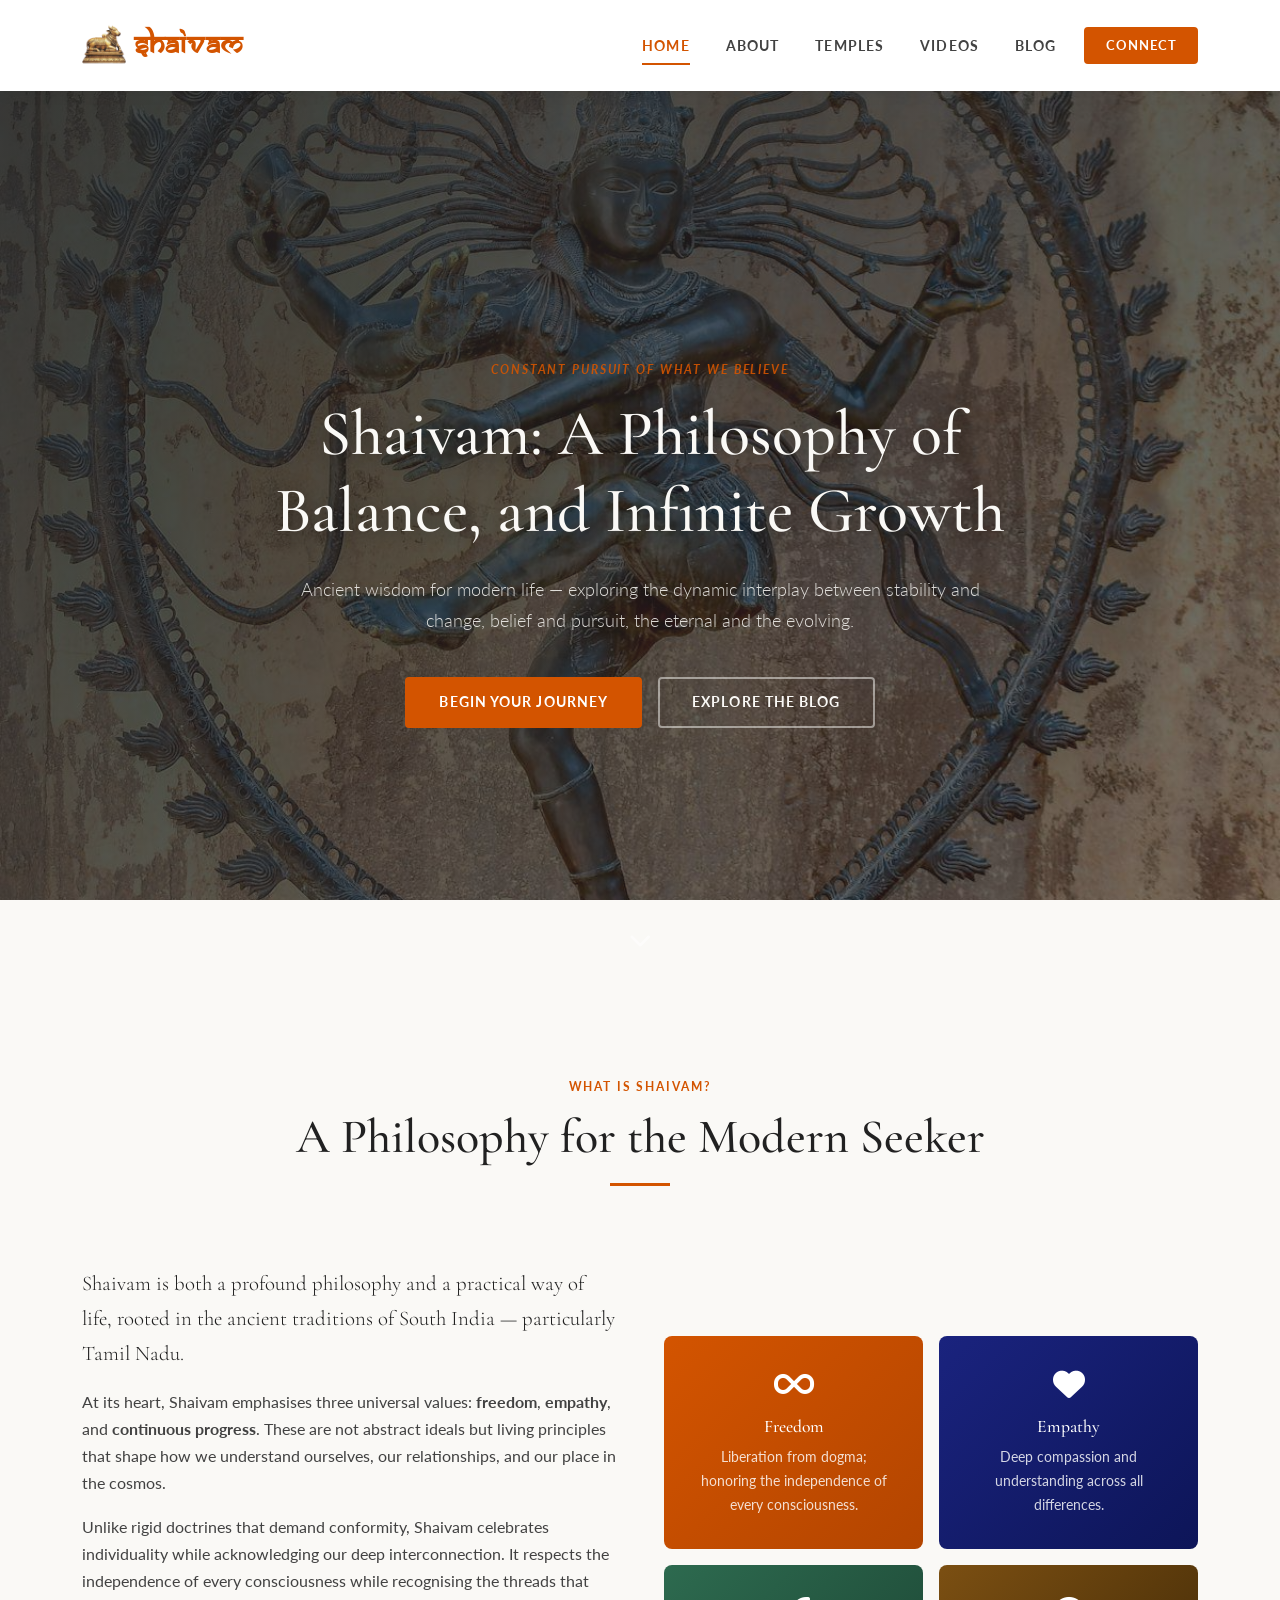
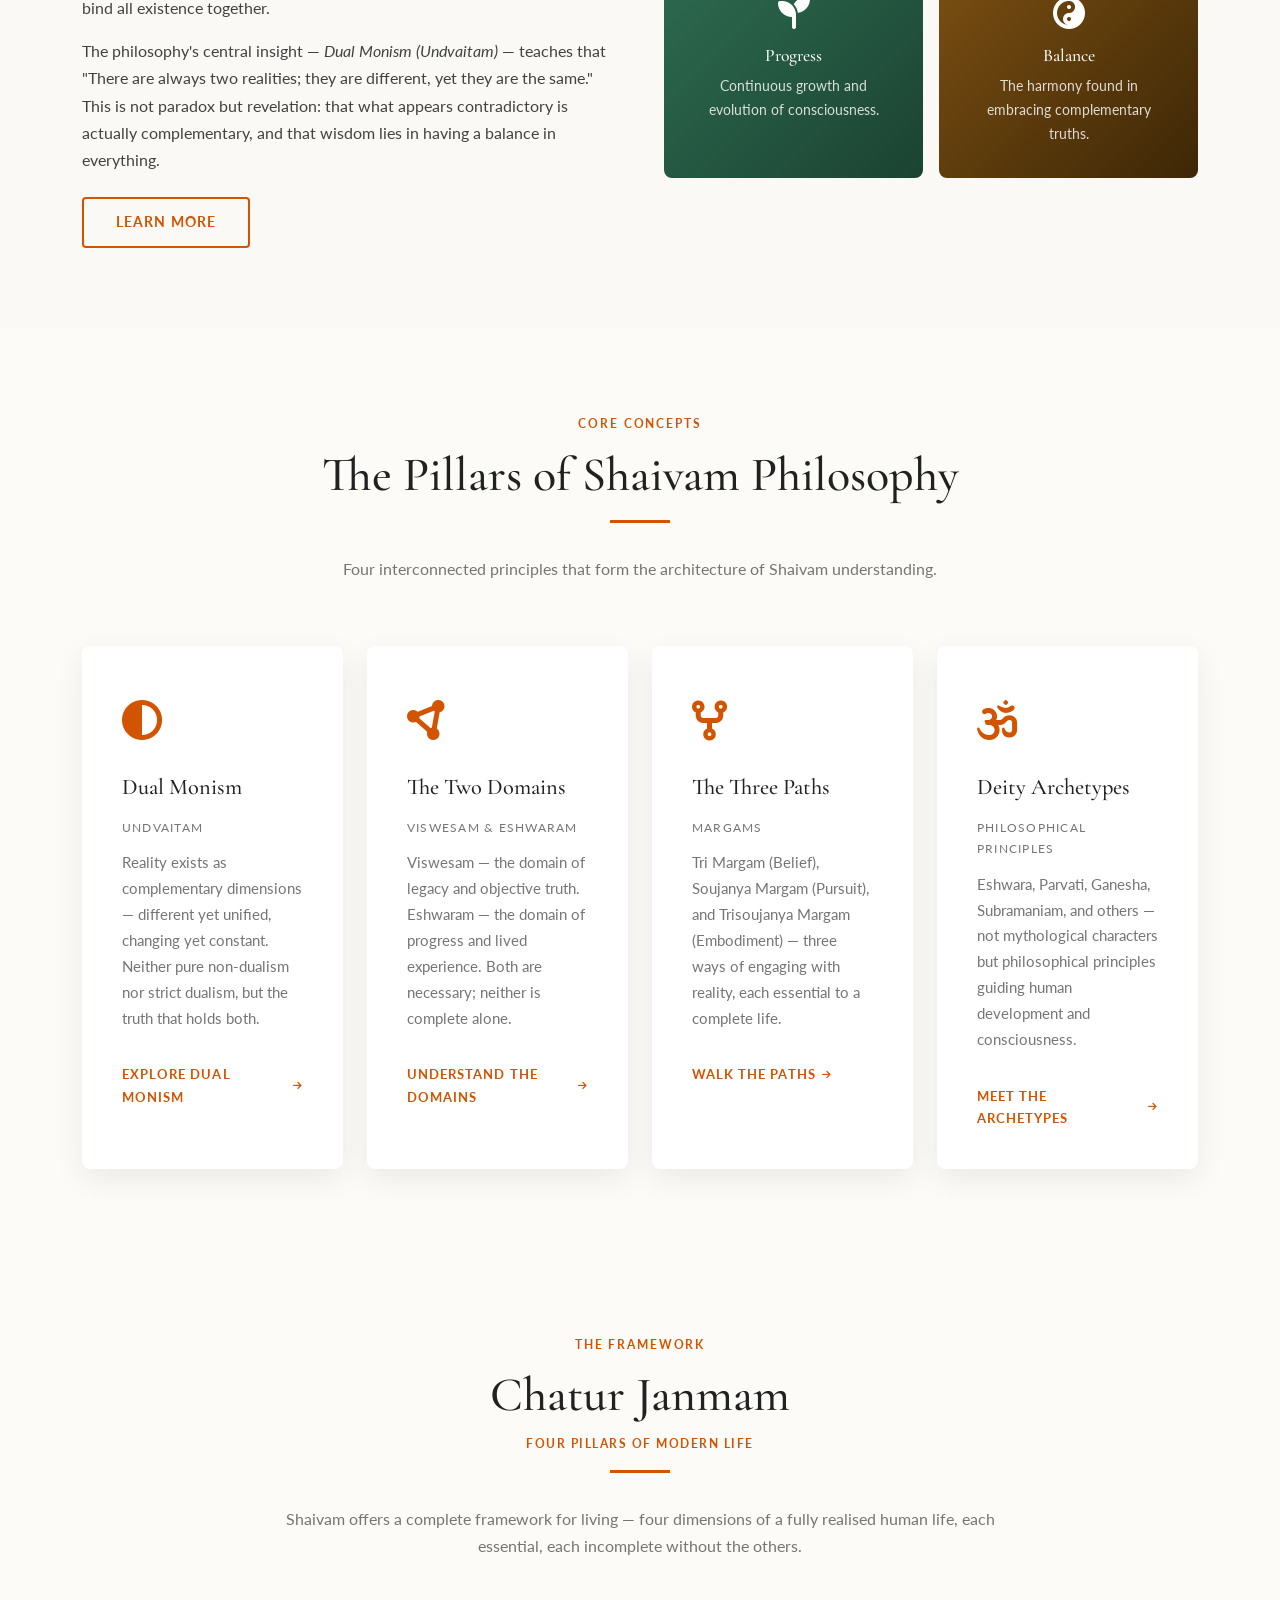
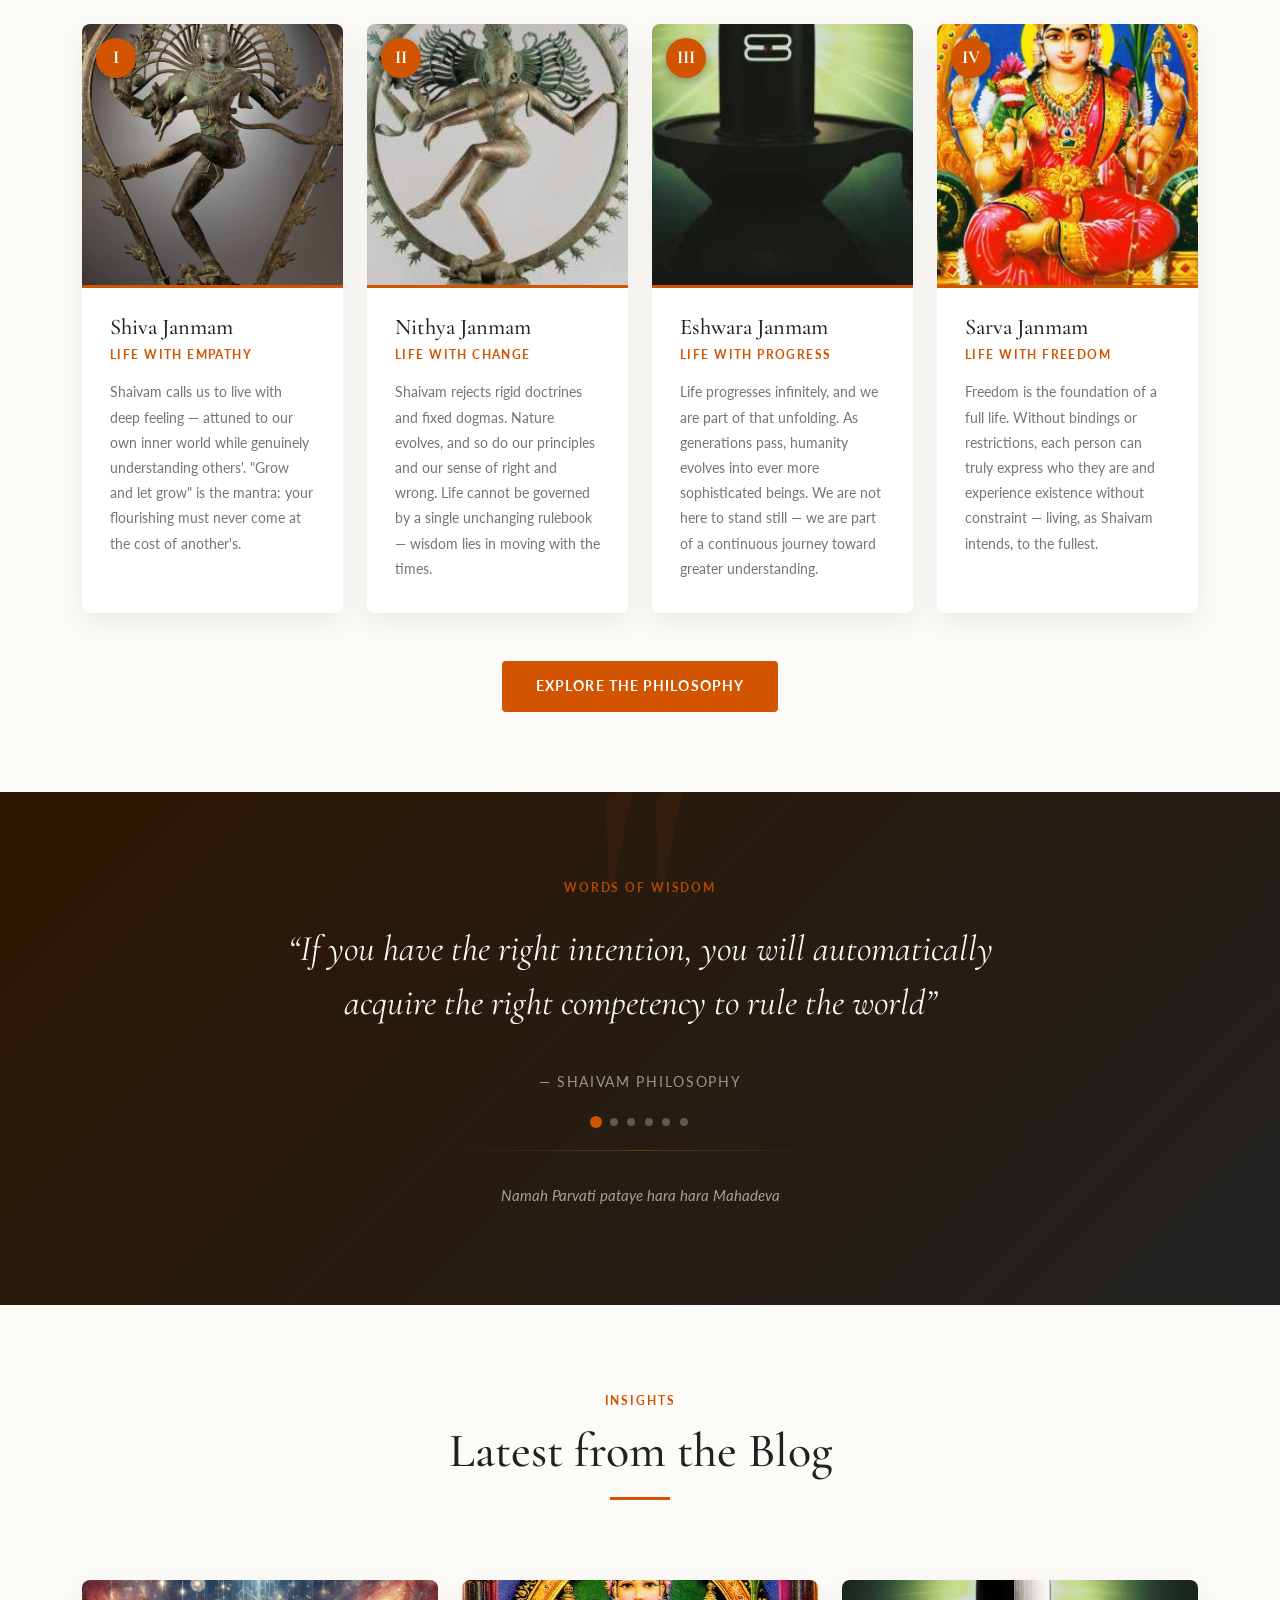
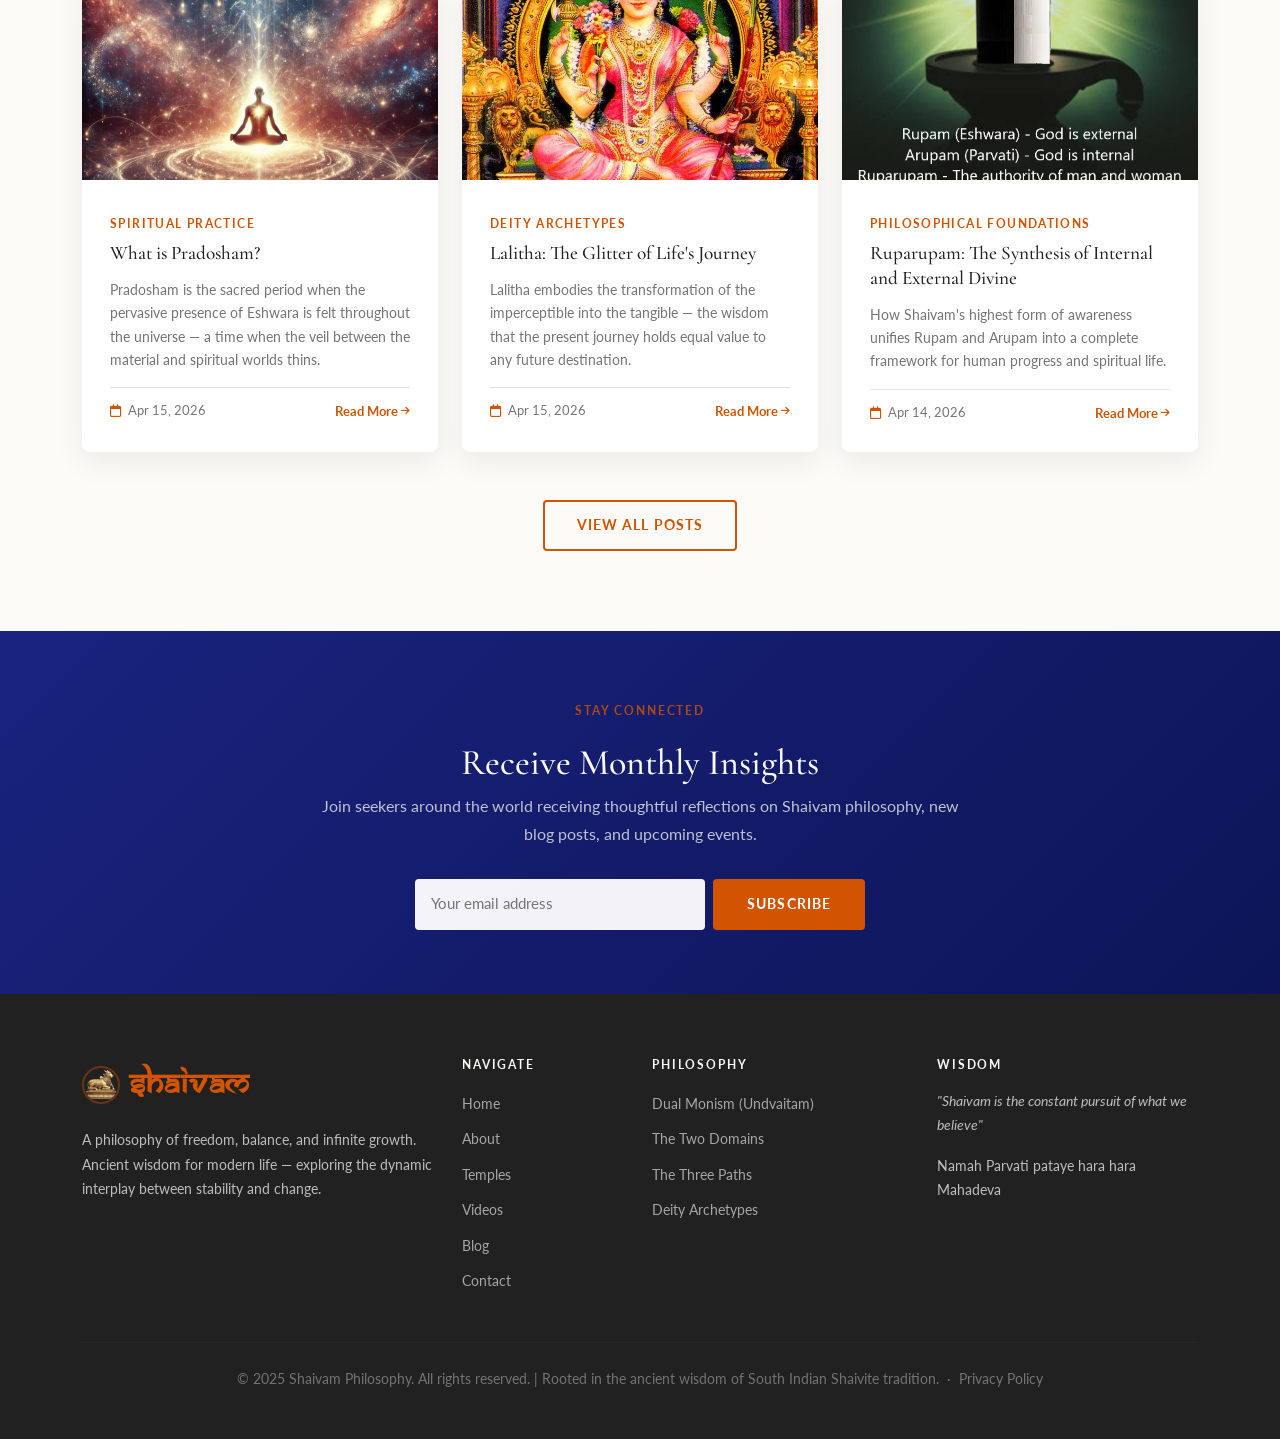
==== frontend/public/shaivam/index.html @ 406a5496 "auto-commit for e4d78433-b0ca-4ed1-970f-da4e29a7749f" ====
<!DOCTYPE html>
<html lang="en">
<head>
  <!-- Google tag (gtag.js) -->
  <script async src="https://www.googletagmanager.com/gtag/js?id=G-ZM6ST4KGKX"></script>
  <script>
    window.dataLayer = window.dataLayer || [];
    function gtag(){dataLayer.push(arguments);}
    gtag('js', new Date());

    gtag('config', 'G-ZM6ST4KGKX');
  </script>
  <meta charset="UTF-8">
  <meta name="viewport" content="width=device-width, initial-scale=1.0">
  <meta name="description" content="Shaivam: A Philosophy of Freedom, Balance, and Infinite Growth. Ancient wisdom for modern life — exploring Dual Monism, the Goal Achievement Cycle, and Shaivite philosophy.">
  <meta name="keywords" content="Shaivam, Shaivism, Tamil philosophy, Dual Monism, Undvaitam, Goal Achievement Cycle, Ganesha, Subramaniam, Parvati, Shiva, spiritual philosophy, South India">
  <meta name="author" content="Shaivam Philosophy">
  <meta name="robots" content="index, follow">
  <title>Shaivam Philosophy — Home</title>
  <!-- Canonical -->
  <link rel="canonical" href="https://shaivam.info/">
  <!-- Open Graph -->
  <meta property="og:type" content="website">
  <meta property="og:title" content="Shaivam: A Philosophy of Balance and Infinite Growth">
  <meta property="og:description" content="Ancient wisdom for modern life — exploring freedom, empathy, and progress through the lens of South Indian Shaivite philosophy.">
  <meta property="og:url" content="https://shaivam.info/">
  <meta property="og:site_name" content="Shaivam Philosophy">
  <meta property="og:image" content="https://shaivam.info/images/temple-columns.jpg">
  <meta property="og:image:width" content="1260">
  <meta property="og:image:height" content="750">
  <meta property="og:locale" content="en_US">
  <!-- Twitter Card -->
  <meta name="twitter:card" content="summary_large_image">
  <meta name="twitter:title" content="Shaivam: A Philosophy of Balance and Infinite Growth">
  <meta name="twitter:description" content="Ancient wisdom for modern life — exploring freedom, empathy, and progress.">
  <meta name="twitter:image" content="https://shaivam.info/images/temple-columns.jpg">
  <!-- JSON-LD: WebSite + Organization -->
  <script type="application/ld+json">{"@context":"https://schema.org","@graph":[{"@type":"WebSite","name":"Shaivam Philosophy","url":"https://shaivam.info","description":"A philosophy of freedom, empathy, and continuous progress rooted in South Indian Shaivite tradition."},{"@type":"Organization","name":"Shaivam Philosophy","url":"https://shaivam.info","logo":"https://shaivam.info/images/logo.png","description":"Dedicated to sharing the ancient wisdom of South Indian Shaivite philosophy for modern life."}]}</script>
  <link href="https://cdn.jsdelivr.net/npm/bootstrap@5.3.2/dist/css/bootstrap.min.css" rel="stylesheet">
  <link rel="stylesheet" href="https://cdnjs.cloudflare.com/ajax/libs/font-awesome/6.5.0/css/all.min.css">
  <link rel="preconnect" href="https://fonts.googleapis.com">
  <link rel="preconnect" href="https://fonts.gstatic.com" crossorigin>
  <link href="https://fonts.googleapis.com/css2?family=Cormorant+Garamond:ital,wght@0,400;0,500;0,600;0,700;1,400;1,600&family=Lato:wght@300;400;700&display=swap" rel="stylesheet">
  <link rel="icon" type="image/png" href="images/logo.png">
  <link rel="apple-touch-icon" href="images/logo.png">
  <link rel="stylesheet" href="style.css">
</head>
<body>

<!-- NAVBAR -->
<nav class="navbar navbar-expand-lg sticky-top" data-testid="main-navbar">
  <div class="container">
    <a class="navbar-brand d-flex align-items-center gap-2" href="index.html" data-testid="navbar-brand">
      <img src="images/logo.png" alt="Shaivam Logo" style="height:44px;width:44px;object-fit:cover;border-radius:7px;">
      <span>Shaivam</span>
    </a>
    <button class="navbar-toggler border-0" type="button" data-bs-toggle="collapse" data-bs-target="#mainNav" aria-label="Toggle navigation" data-testid="navbar-toggler">
      <span class="navbar-toggler-icon"></span>
    </button>
    <div class="collapse navbar-collapse" id="mainNav">
      <ul class="navbar-nav ms-auto align-items-lg-center gap-lg-1">
        <li class="nav-item"><a class="nav-link active" href="index.html" data-page="index" data-testid="home-nav-link">Home</a></li>
        <li class="nav-item"><a class="nav-link" href="about/" data-page="about" data-testid="about-nav-link">About</a></li>
        <li class="nav-item"><a class="nav-link" href="temples/" data-page="temples" data-testid="temples-nav-link">Temples</a></li>
        <li class="nav-item"><a class="nav-link" href="videos/" data-page="videos" data-testid="videos-nav-link">Videos</a></li>
        <li class="nav-item"><a class="nav-link" href="blog/" data-page="blog" data-testid="blog-nav-link">Blog</a></li>
        <li class="nav-item ms-lg-2"><a class="btn btn-saffron btn-sm" href="contact/" data-testid="contact-nav-btn">Connect</a></li>
      </ul>
    </div>
  </div>
</nav>

<!-- HERO -->
<section class="hero-section" data-testid="hero-section">
  <div class="container">
    <div class="row justify-content-center">
      <div class="col-lg-9 col-xl-8">
        <p class="section-tag mb-3" style="color:rgba(211,84,0,0.9);"><i>Constant pursuit of what we believe</i></p>
        <h1 class="mb-0">Shaivam: A Philosophy of Balance, and Infinite Growth</h1>
        <p class="hero-subtitle mt-4">Ancient wisdom for modern life — exploring the dynamic interplay between stability and change, belief and pursuit, the eternal and the evolving.</p>
        <div class="d-flex gap-3 justify-content-center flex-wrap">
          <a href="about/" class="btn-saffron" data-testid="hero-begin-journey-btn">Begin Your Journey</a>
          <a href="blog/" class="btn-outline-saffron" data-testid="hero-explore-blog-btn" style="color:#FAF9F6;border-color:rgba(250,249,246,0.5);">Explore the Blog</a>
        </div>
      </div>
    </div>
  </div>
  <div class="hero-scroll"><i class="fa-solid fa-chevron-down"></i></div>
</section>

<!-- INTRODUCTION -->
<section class="section-padding" data-testid="intro-section">
  <div class="container">
    <div class="row justify-content-center">
      <div class="col-lg-8 text-center mb-5">
        <span class="section-tag">What is Shaivam?</span>
        <h2>A Philosophy for the Modern Seeker</h2>
        <div class="section-divider"></div>
      </div>
    </div>
    <div class="row g-5 align-items-center">
      <div class="col-lg-6 fade-up">
        <p class="lead" style="font-family:'Cormorant Garamond',serif;font-size:1.3rem;color:var(--neutral-dark);">Shaivam is both a profound philosophy and a practical way of life, rooted in the ancient traditions of South India — particularly Tamil Nadu.</p>
        <p>At its heart, Shaivam emphasises three universal values: <strong>freedom</strong>, <strong>empathy</strong>, and <strong>continuous progress</strong>. These are not abstract ideals but living principles that shape how we understand ourselves, our relationships, and our place in the cosmos.</p>
        <p>Unlike rigid doctrines that demand conformity, Shaivam celebrates individuality while acknowledging our deep interconnection. It respects the independence of every consciousness while recognising the threads that bind all existence together.</p>
        <p>The philosophy's central insight — <em>Dual Monism (Undvaitam)</em> — teaches that "There are always two realities; they are different, yet they are the same." This is not paradox but revelation: that what appears contradictory is actually complementary, and that wisdom lies in having a balance in everything.</p>
        <a href="about/" class="btn-outline-saffron mt-2" data-testid="learn-more-btn">Learn More</a>
      </div>
      <div class="col-lg-6 fade-up">
        <div class="row g-3">
          <div class="col-6">
            <div style="background:linear-gradient(135deg,var(--primary),#b34500);border-radius:8px;padding:2rem;color:#fff;text-align:center;height:100%;">
              <i class="fa-solid fa-infinity fa-2x mb-3"></i>
              <h5 style="color:#fff;font-size:1.1rem;">Freedom</h5>
              <p style="color:rgba(255,255,255,0.82);font-size:0.88rem;margin:0;">Liberation from dogma; honoring the independence of every consciousness.</p>
            </div>
          </div>
          <div class="col-6">
            <div style="background:linear-gradient(135deg,var(--accent),#0d1558);border-radius:8px;padding:2rem;color:#fff;text-align:center;height:100%;">
              <i class="fa-solid fa-heart fa-2x mb-3"></i>
              <h5 style="color:#fff;font-size:1.1rem;">Empathy</h5>
              <p style="color:rgba(255,255,255,0.82);font-size:0.88rem;margin:0;">Deep compassion and understanding across all differences.</p>
            </div>
          </div>
          <div class="col-6">
            <div style="background:linear-gradient(135deg,#2d6a4f,#1b4332);border-radius:8px;padding:2rem;color:#fff;text-align:center;height:100%;">
              <i class="fa-solid fa-seedling fa-2x mb-3"></i>
              <h5 style="color:#fff;font-size:1.1rem;">Progress</h5>
              <p style="color:rgba(255,255,255,0.82);font-size:0.88rem;margin:0;">Continuous growth and evolution of consciousness.</p>
            </div>
          </div>
          <div class="col-6">
            <div style="background:linear-gradient(135deg,#7b4f12,#3d2706);border-radius:8px;padding:2rem;color:#fff;text-align:center;height:100%;">
              <i class="fa-solid fa-yin-yang fa-2x mb-3"></i>
              <h5 style="color:#fff;font-size:1.1rem;">Balance</h5>
              <p style="color:rgba(255,255,255,0.82);font-size:0.88rem;margin:0;">The harmony found in embracing complementary truths.</p>
            </div>
          </div>
        </div>
      </div>
    </div>
  </div>
</section>

<!-- CORE CONCEPTS -->
<section class="section-padding section-alt" data-testid="core-concepts-section">
  <div class="container">
    <div class="row justify-content-center mb-5">
      <div class="col-lg-7 text-center">
        <span class="section-tag">Core Concepts</span>
        <h2>The Pillars of Shaivam Philosophy</h2>
        <div class="section-divider"></div>
        <p class="text-muted-custom">Four interconnected principles that form the architecture of Shaivam understanding.</p>
      </div>
    </div>
    <div class="row g-4">
      <div class="col-md-6 col-lg-3 fade-up">
        <div class="concept-card" data-testid="card-dual-monism">
          <div class="card-icon"><i class="fa-solid fa-circle-half-stroke"></i></div>
          <h4>Dual Monism</h4>
          <p class="text-muted-custom" style="font-size:0.78rem;letter-spacing:0.1em;text-transform:uppercase;margin-bottom:0.75rem;">Undvaitam</p>
          <p>Reality exists as complementary dimensions — different yet unified, changing yet constant. Neither pure non-dualism nor strict dualism, but the truth that holds both.</p>
          <a href="about/#dual-monism" class="card-link" data-testid="link-dual-monism">Explore Dual Monism <i class="fa-solid fa-arrow-right fa-xs"></i></a>
        </div>
      </div>
      <div class="col-md-6 col-lg-3 fade-up">
        <div class="concept-card" data-testid="card-two-domains">
          <div class="card-icon"><i class="fa-solid fa-circle-nodes"></i></div>
          <h4>The Two Domains</h4>
          <p class="text-muted-custom" style="font-size:0.78rem;letter-spacing:0.1em;text-transform:uppercase;margin-bottom:0.75rem;">Viswesam & Eshwaram</p>
          <p>Viswesam — the domain of legacy and objective truth. Eshwaram — the domain of progress and lived experience. Both are necessary; neither is complete alone.</p>
          <a href="about/#two-domains" class="card-link" data-testid="link-two-domains">Understand the Domains <i class="fa-solid fa-arrow-right fa-xs"></i></a>
        </div>
      </div>
      <div class="col-md-6 col-lg-3 fade-up">
        <div class="concept-card" data-testid="card-three-paths">
          <div class="card-icon"><i class="fa-solid fa-code-fork"></i></div>
          <h4>The Three Paths</h4>
          <p class="text-muted-custom" style="font-size:0.78rem;letter-spacing:0.1em;text-transform:uppercase;margin-bottom:0.75rem;">Margams</p>
          <p>Tri Margam (Belief), Soujanya Margam (Pursuit), and Trisoujanya Margam (Embodiment) — three ways of engaging with reality, each essential to a complete life.</p>
          <a href="about/#three-paths" class="card-link" data-testid="link-three-paths">Walk the Paths <i class="fa-solid fa-arrow-right fa-xs"></i></a>
        </div>
      </div>
      <div class="col-md-6 col-lg-3 fade-up">
        <div class="concept-card" data-testid="card-deity-archetypes">
          <div class="card-icon"><i class="fa-solid fa-om"></i></div>
          <h4>Deity Archetypes</h4>
          <p class="text-muted-custom" style="font-size:0.78rem;letter-spacing:0.1em;text-transform:uppercase;margin-bottom:0.75rem;">Philosophical Principles</p>
          <p>Eshwara, Parvati, Ganesha, Subramaniam, and others — not mythological characters but philosophical principles guiding human development and consciousness.</p>
          <a href="about/#deities" class="card-link" data-testid="link-deities">Meet the Archetypes <i class="fa-solid fa-arrow-right fa-xs"></i></a>
        </div>
      </div>
    </div>
  </div>
</section>

<!-- CHATUR JANMAM -->
<section class="section-padding section-alt" data-testid="chatur-janmam-section">
  <div class="container">
    <div class="row justify-content-center mb-5">
      <div class="col-lg-8 text-center">
        <span class="section-tag">The Framework</span>
        <h2>Chatur Janmam</h2>
        <p style="font-size:0.78rem;color:var(--primary);text-transform:uppercase;letter-spacing:0.12em;font-weight:700;margin-top:0.25rem;">Four Pillars of Modern Life</p>
        <div class="section-divider"></div>
        <p class="text-muted-custom">Shaivam offers a complete framework for living — four dimensions of a fully realised human life, each essential, each incomplete without the others.</p>
      </div>
    </div>
    <div class="row g-4">
      <div class="col-sm-6 col-lg-3 fade-up">
        <div class="cj-card" data-testid="pillar-shiva-janmam">
          <div class="cj-img-wrap">
            <img src="images/shiva-janmam.jpg" alt="Shiva Janmam — Nataraja" loading="lazy">
            <div class="cj-num">I</div>
          </div>
          <div class="cj-body">
            <h4>Shiva Janmam</h4>
            <div class="cj-subtitle">Life with Empathy</div>
            <p>Shaivam calls us to live with deep feeling — attuned to our own inner world while genuinely understanding others'. "Grow and let grow" is the mantra: your flourishing must never come at the cost of another's.</p>
          </div>
        </div>
      </div>
      <div class="col-sm-6 col-lg-3 fade-up">
        <div class="cj-card" data-testid="pillar-nithya-janmam">
          <div class="cj-img-wrap">
            <img src="images/nithya-janmam.jpg" alt="Nithya Janmam — Lalitha" loading="lazy">
            <div class="cj-num">II</div>
          </div>
          <div class="cj-body">
            <h4>Nithya Janmam</h4>
            <div class="cj-subtitle">Life with Change</div>
            <p>Shaivam rejects rigid doctrines and fixed dogmas. Nature evolves, and so do our principles and our sense of right and wrong. Life cannot be governed by a single unchanging rulebook — wisdom lies in moving with the times.</p>
          </div>
        </div>
      </div>
      <div class="col-sm-6 col-lg-3 fade-up">
        <div class="cj-card" data-testid="pillar-eshwara-janmam">
          <div class="cj-img-wrap">
            <img src="images/eshwara-janmam.jpg" alt="Eshwara Janmam — Nataraja" loading="lazy">
            <div class="cj-num">III</div>
          </div>
          <div class="cj-body">
            <h4>Eshwara Janmam</h4>
            <div class="cj-subtitle">Life with Progress</div>
            <p>Life progresses infinitely, and we are part of that unfolding. As generations pass, humanity evolves into ever more sophisticated beings. We are not here to stand still — we are part of a continuous journey toward greater understanding.</p>
          </div>
        </div>
      </div>
      <div class="col-sm-6 col-lg-3 fade-up">
        <div class="cj-card" data-testid="pillar-sarva-janmam">
          <div class="cj-img-wrap">
            <img src="images/sarva-janmam.jpg" alt="Sarva Janmam — Shiva Lingam" loading="lazy">
            <div class="cj-num">IV</div>
          </div>
          <div class="cj-body">
            <h4>Sarva Janmam</h4>
            <div class="cj-subtitle">Life with Freedom</div>
            <p>Freedom is the foundation of a full life. Without bindings or restrictions, each person can truly express who they are and experience existence without constraint — living, as Shaivam intends, to the fullest.</p>
          </div>
        </div>
      </div>
    </div>
    <div class="text-center mt-5">
      <a href="about/" class="btn-saffron" data-testid="explore-philosophy-btn">Explore the Philosophy</a>
    </div>
  </div>
</section>

<!-- QUOTE SECTION — ROTATING WISDOM -->
<section class="quote-section" data-testid="quote-section">
  <div class="container">
    <div class="row justify-content-center">
      <div class="col-lg-9 col-xl-8">
        <p class="section-tag mb-4" style="color:rgba(211,84,0,0.8);" data-testid="wisdom-section-label">Words of Wisdom</p>
        <div class="wisdom-carousel" data-testid="wisdom-carousel">
          <blockquote id="wisdomQuoteText" class="wisdom-quote-text" data-testid="wisdom-quote-text"></blockquote>
        </div>
        <p class="quote-attr mt-3" data-testid="wisdom-attr">— Shaivam Philosophy</p>
        <div class="wisdom-dots" id="wisdomDots" data-testid="wisdom-dots" role="tablist" aria-label="Navigate wisdom quotes"></div>
        <hr class="divider-gold w-50 mx-auto mt-4">
        <p style="color:rgba(250,249,246,0.6);font-size:0.95rem;margin-top:1.5rem;font-style:italic;">Namah Parvati pataye hara hara Mahadeva</p>
      </div>
    </div>
  </div>
</section>

<!-- RECENT BLOG POSTS -->
<section class="section-padding section-alt" data-testid="recent-blog-section">
  <div class="container">
    <div class="row justify-content-center mb-5">
      <div class="col-lg-7 text-center">
        <span class="section-tag">Insights</span>
        <h2>Latest from the Blog</h2>
        <div class="section-divider"></div>
      </div>
    </div>
    <div class="row g-4">
      <div class="col-md-6 col-lg-4 fade-up">
        <div class="blog-card" data-testid="blog-preview-1">
          <div class="blog-img-wrap">
            <img src="images/pradosham.webp" alt="Pradosham — the sacred twilight of Eshwara" loading="lazy">
          </div>
          <div class="card-body">
            <span class="cat-tag">Spiritual Practice</span>
            <h3 class="card-title">What is Pradosham?</h3>
            <p class="card-text">Pradosham is the sacred period when the pervasive presence of Eshwara is felt throughout the universe — a time when the veil between the material and spiritual worlds thins.</p>
            <div class="card-meta d-flex justify-content-between align-items-center">
              <span><i class="fa-regular fa-calendar me-1" style="color:var(--primary)"></i> Apr 15, 2026</span>
              <a href="blog/pradosham/" class="text-saffron fw-bold" style="font-size:0.82rem;" data-testid="read-more-post1">Read More <i class="fa-solid fa-arrow-right fa-xs"></i></a>
            </div>
          </div>
        </div>
      </div>
      <div class="col-md-6 col-lg-4 fade-up">
        <div class="blog-card" data-testid="blog-preview-2">
          <div class="blog-img-wrap">
            <img src="images/lalitha.jpg" alt="Lalitha — the glitter of life's journey" loading="lazy">
          </div>
          <div class="card-body">
            <span class="cat-tag">Deity Archetypes</span>
            <h3 class="card-title">Lalitha: The Glitter of Life's Journey</h3>
            <p class="card-text">Lalitha embodies the transformation of the imperceptible into the tangible — the wisdom that the present journey holds equal value to any future destination.</p>
            <div class="card-meta d-flex justify-content-between align-items-center">
              <span><i class="fa-regular fa-calendar me-1" style="color:var(--primary)"></i> Apr 15, 2026</span>
              <a href="blog/lalitha/" class="text-saffron fw-bold" style="font-size:0.82rem;" data-testid="read-more-post2">Read More <i class="fa-solid fa-arrow-right fa-xs"></i></a>
            </div>
          </div>
        </div>
      </div>
      <div class="col-md-6 col-lg-4 fade-up">
        <div class="blog-card" data-testid="blog-preview-3">
          <div class="blog-img-wrap">
            <img src="images/ruparupam.jpg" alt="Ruparupam — synthesis of internal and external divine" loading="lazy">
          </div>
          <div class="card-body">
            <span class="cat-tag">Philosophical Foundations</span>
            <h3 class="card-title">Ruparupam: The Synthesis of Internal and External Divine</h3>
            <p class="card-text">How Shaivam's highest form of awareness unifies Rupam and Arupam into a complete framework for human progress and spiritual life.</p>
            <div class="card-meta d-flex justify-content-between align-items-center">
              <span><i class="fa-regular fa-calendar me-1" style="color:var(--primary)"></i> Apr 14, 2026</span>
              <a href="blog/ruparupam/" class="text-saffron fw-bold" style="font-size:0.82rem;" data-testid="read-more-post3">Read More <i class="fa-solid fa-arrow-right fa-xs"></i></a>
            </div>
          </div>
        </div>
      </div>
    </div>
    <div class="text-center mt-5">
      <a href="blog/" class="btn-outline-saffron" data-testid="view-all-posts-btn">View All Posts</a>
    </div>
  </div>
</section>

<!-- NEWSLETTER -->
<section class="newsletter-section" data-testid="newsletter-section">
  <div class="container">
    <div class="col-lg-7 mx-auto">
      <span class="section-tag" style="color:rgba(211,84,0,0.8);">Stay Connected</span>
      <h3 class="mt-2">Receive Monthly Insights</h3>
      <p>Join seekers around the world receiving thoughtful reflections on Shaivam philosophy, new blog posts, and upcoming events.</p>
      <form class="newsletter-form" data-testid="newsletter-form" onsubmit="handleNewsletterSubmit(event)">
        <input type="email" placeholder="Your email address" aria-label="Email address" required data-testid="newsletter-email-input">
        <button type="submit" class="btn-saffron" data-testid="newsletter-submit-btn">Subscribe</button>
      </form>
    </div>
  </div>
</section>

<!-- FOOTER -->
<footer class="site-footer" data-testid="site-footer">
  <div class="container">
    <div class="row g-4">
      <div class="col-lg-4 col-md-6">
        <span class="footer-brand"><img src="images/logo.png" alt="Nandi" class="footer-nandi-logo"><span class="samarkan-text">Shaivam</span></span>
        <p>A philosophy of freedom, balance, and infinite growth. Ancient wisdom for modern life — exploring the dynamic interplay between stability and change.</p>
      </div>
      <div class="col-lg-2 col-md-6">
        <h6>Navigate</h6>
        <ul>
          <li><a href="index.html" data-testid="footer-home-link">Home</a></li>
          <li><a href="about/" data-testid="footer-about-link">About</a></li><li><a href="temples/" data-testid="footer-temples-link">Temples</a></li>
          <li><a href="videos/" data-testid="footer-videos-link">Videos</a></li>
          <li><a href="blog/" data-testid="footer-blog-link">Blog</a></li>
          <li><a href="contact/" data-testid="footer-contact-link">Contact</a></li>
        </ul>
      </div>
      <div class="col-lg-3 col-md-6">
        <h6>Philosophy</h6>
        <ul>
          <li><a href="about/#dual-monism">Dual Monism (Undvaitam)</a></li>
          <li><a href="about/#two-domains">The Two Domains</a></li>
          <li><a href="about/#three-paths">The Three Paths</a></li>
          <li><a href="about/#deities">Deity Archetypes</a></li>
        </ul>
      </div>
      <div class="col-lg-3 col-md-6">
        <h6>Wisdom</h6>
        <p class="fst-italic">"Shaivam is the constant pursuit of what we believe"</p>
        <p class="small mt-2">Namah Parvati pataye hara hara Mahadeva</p>
      </div>
    </div>
    <hr class="footer-divider">
    <p class="footer-bottom">&copy; 2025 Shaivam Philosophy. All rights reserved. | Rooted in the ancient wisdom of South Indian Shaivite tradition. &nbsp;&middot;&nbsp; <a href="privacy/" style="color:var(--text-muted);">Privacy Policy</a></p>
  </div>
</footer>

<script src="https://cdn.jsdelivr.net/npm/bootstrap@5.3.2/dist/js/bootstrap.bundle.min.js"></script>
<script src="script.js"></script>
</body>
</html>
---- frontend/public/shaivam/style.css ----
/* ===== CUSTOM FONTS ===== */
@font-face {
  font-family: 'Samarkan';
  src: url('fonts/samarkan.ttf') format('truetype');
  font-weight: normal;
  font-style: normal;
  font-display: swap;
}

/* ===== ROOT VARIABLES ===== */
:root {
  --primary: #D35400;
  --secondary: #FAF9F6;
  --accent: #1A237E;
  --neutral-dark: #212121;
  --neutral-light: #E0E0E0;
  --text-main: #424242;
  --text-muted: #757575;
  --surface-white: #FFFFFF;
  --surface-offwhite: #FDFBF7;
  --shadow-soft: 0 10px 30px rgba(0,0,0,0.07);
  --shadow-hover: 0 20px 40px rgba(211, 84, 0, 0.12);
}

/* ===== GLOBAL ===== */
html { scroll-behavior: smooth; }

body {
  font-family: 'Lato', sans-serif;
  background-color: var(--secondary);
  color: var(--text-main);
  font-size: 16px;
  line-height: 1.7;
}

h1, h2, h3, h4, h5, h6 {
  font-family: 'Cormorant Garamond', serif;
  color: var(--neutral-dark);
  line-height: 1.2;
}

a { text-decoration: none; transition: color 0.3s ease; }
img { max-width: 100%; }

/* ===== TYPOGRAPHY ===== */
h1 { font-size: clamp(2.5rem, 5vw, 4rem); }
h2 { font-size: clamp(2rem, 4vw, 3rem); }
h3 { font-size: clamp(1.5rem, 3vw, 2.25rem); }

/* ===== NAVBAR ===== */
.navbar {
  background-color: var(--surface-white) !important;
  box-shadow: 0 2px 15px rgba(0,0,0,0.06);
  padding: 1rem 0;
  transition: box-shadow 0.3s ease;
}

.navbar-brand {
  font-family: 'Cormorant Garamond', serif;
  font-size: 1.8rem;
  font-weight: 700;
  color: var(--primary) !important;
  letter-spacing: 0.02em;
}
.navbar-brand > span {
  font-family: 'Samarkan', serif;
  letter-spacing: 0.04em;
}

.nav-link {
  font-family: 'Lato', sans-serif;
  font-size: 0.88rem;
  font-weight: 700;
  color: var(--text-main) !important;
  letter-spacing: 0.08em;
  text-transform: uppercase;
  padding: 0.5rem 1rem !important;
  position: relative;
  transition: color 0.3s ease;
}

.nav-link::after {
  content: '';
  position: absolute;
  bottom: 0; left: 1rem; right: 1rem;
  height: 2px;
  background-color: var(--primary);
  transform: scaleX(0);
  transition: transform 0.3s ease;
}

.nav-link:hover::after, .nav-link.active::after { transform: scaleX(1); }
.nav-link:hover, .nav-link.active { color: var(--primary) !important; }

/* ===== BUTTONS ===== */
.btn-saffron {
  background-color: var(--primary);
  color: #fff;
  border: 2px solid var(--primary);
  padding: 0.75rem 2rem;
  font-family: 'Lato', sans-serif;
  font-weight: 700;
  letter-spacing: 0.08em;
  text-transform: uppercase;
  font-size: 0.85rem;
  border-radius: 4px;
  display: inline-block;
  transition: all 0.3s ease;
}

.btn-saffron:hover { background-color: transparent; color: var(--primary); }

.btn-outline-saffron {
  background-color: transparent;
  color: var(--primary);
  border: 2px solid var(--primary);
  padding: 0.75rem 2rem;
  font-family: 'Lato', sans-serif;
  font-weight: 700;
  letter-spacing: 0.08em;
  text-transform: uppercase;
  font-size: 0.85rem;
  border-radius: 4px;
  display: inline-block;
  transition: all 0.3s ease;
}

.btn-outline-saffron:hover { background-color: var(--primary); color: #fff; }

.btn-saffron.btn-sm { padding: 0.45rem 1.2rem; font-size: 0.8rem; }

/* ===== HERO SECTION ===== */
.hero-section {
  min-height: 100vh;
  background-image: linear-gradient(135deg, rgba(33,33,33,0.88) 0%, rgba(33,33,33,0.5) 100%),
    url('images/hero-bg.jpg');
  background-size: cover;
  background-position: center;
  background-attachment: fixed;
  display: flex;
  align-items: center;
  justify-content: center;
  text-align: center;
  position: relative;
}

.hero-section h1 { color: #FAF9F6; text-shadow: 0 2px 20px rgba(0,0,0,0.4); margin-bottom: 1.5rem; }
.hero-section .hero-subtitle { color: rgba(250,249,246,0.85); font-size: 1.1rem; max-width: 680px; margin: 0 auto 2.5rem; font-weight: 300; line-height: 1.8; }

.hero-scroll {
  position: absolute;
  bottom: 2rem;
  left: 50%;
  transform: translateX(-50%);
  color: rgba(255,255,255,0.55);
  font-size: 1.4rem;
  animation: bounce 2.2s ease-in-out infinite;
}

@keyframes bounce {
  0%, 100% { transform: translateX(-50%) translateY(0); }
  50% { transform: translateX(-50%) translateY(12px); }
}

/* ===== PAGE HEADER ===== */
.page-header {
  background: linear-gradient(135deg, rgba(33,33,33,0.95) 0%, rgba(77,38,0,0.92) 100%),
    url('images/page-header-bg.jpg');
  background-size: cover;
  background-position: center;
  padding: 5.5rem 0 4rem;
  text-align: center;
}

.page-header h1 { color: var(--secondary); position: relative; z-index: 1; }
.page-header .page-subtitle { color: rgba(250,249,246,0.72); font-size: 1.05rem; max-width: 620px; margin: 1rem auto 0; }

/* ===== SECTIONS ===== */
.section-padding { padding: 5rem 0; }
.section-alt { background-color: var(--surface-offwhite); }
.section-dark { background-color: var(--neutral-dark); color: var(--secondary); }
.section-dark h2, .section-dark h3, .section-dark h4 { color: var(--secondary); }

.section-tag {
  display: inline-block;
  font-size: 0.78rem;
  font-weight: 700;
  letter-spacing: 0.15em;
  text-transform: uppercase;
  color: var(--primary);
  margin-bottom: 0.75rem;
}

.section-divider { width: 60px; height: 3px; background-color: var(--primary); margin: 1rem auto 2rem; }
.section-divider-left { width: 60px; height: 3px; background-color: var(--primary); margin: 1rem 0 2rem; }

/* ===== CONCEPT CARDS ===== */
.concept-card {
  background-color: var(--surface-white);
  border: 0 !important;
  border-radius: 8px;
  padding: 2.5rem;
  box-shadow: var(--shadow-soft);
  transition: all 0.35s ease;
  height: 100%;
  position: relative;
  overflow: hidden;
}

.concept-card::before {
  content: '';
  position: absolute;
  top: 0; left: 0;
  width: 4px; height: 100%;
  background-color: var(--primary);
  transform: scaleY(0);
  transition: transform 0.35s ease;
  transform-origin: bottom;
}

.concept-card:hover { transform: translateY(-6px); box-shadow: var(--shadow-hover); }
.concept-card:hover::before { transform: scaleY(1); }
.concept-card .card-icon { font-size: 2.5rem; color: var(--primary); margin-bottom: 1.25rem; }
.concept-card h4 { font-size: 1.4rem; margin-bottom: 1rem; }
.concept-card p { color: var(--text-muted); font-size: 0.95rem; line-height: 1.7; }

.card-link {
  color: var(--primary);
  font-size: 0.82rem;
  font-weight: 700;
  text-transform: uppercase;
  letter-spacing: 0.08em;
  display: inline-flex;
  align-items: center;
  gap: 0.4rem;
  margin-top: 1rem;
  transition: gap 0.3s ease;
}

.card-link:hover { gap: 0.8rem; color: var(--primary); }

/* ===== PRACTICE ITEMS ===== */
.practice-item {
  display: flex;
  gap: 1.5rem;
  align-items: flex-start;
  padding: 1.5rem;
  background-color: var(--surface-white);
  border-radius: 8px;
  box-shadow: var(--shadow-soft);
  transition: all 0.3s ease;
  margin-bottom: 1rem;
}

.practice-item:hover { transform: translateX(8px); box-shadow: var(--shadow-hover); }
.practice-item .practice-icon { font-size: 1.8rem; color: var(--primary); flex-shrink: 0; width: 50px; text-align: center; }
.practice-item h5 { font-size: 1.15rem; margin-bottom: 0.4rem; }
.practice-item p { color: var(--text-muted); font-size: 0.9rem; margin: 0; }

/* ===== GOAL ACHIEVEMENT CYCLE ===== */
.gac-wrapper {
  position: relative;
  width: 600px;
  height: 600px;
  flex-shrink: 0;
}

.gac-svg {
  position: absolute;
  top: 0; left: 0;
  width: 100%; height: 100%;
  pointer-events: none;
  z-index: 0;
}

.gac-hub {
  position: absolute;
  top: 50%; left: 50%;
  transform: translate(-50%, -50%);
  width: 128px;
  height: 128px;
  border-radius: 50%;
  background: linear-gradient(135deg, var(--primary), #a33c00);
  color: #fff;
  display: flex;
  flex-direction: column;
  align-items: center;
  justify-content: center;
  text-align: center;
  z-index: 2;
  box-shadow: 0 4px 22px rgba(211,84,0,0.35);
  padding: 0.5rem;
}

.gac-hub-om {
  font-size: 1.4rem;
  line-height: 1;
  opacity: 0.85;
  margin-bottom: 4px;
}

.gac-hub-text {
  font-size: 0.6rem;
  font-weight: 700;
  text-transform: uppercase;
  letter-spacing: 0.07em;
  line-height: 1.5;
}

.gac-node {
  position: absolute;
  width: 130px;
  height: 130px;
  border-radius: 50%;
  background: var(--surface-white);
  border: 2px solid rgba(211,84,0,0.18);
  display: flex;
  flex-direction: column;
  align-items: center;
  justify-content: center;
  text-align: center;
  cursor: pointer;
  z-index: 2;
  transition: transform 0.3s ease, box-shadow 0.3s ease, border-color 0.3s ease;
  box-shadow: var(--shadow-soft);
  padding: 8px;
  gap: 2px;
}

.gac-node:hover,
.gac-node.active {
  transform: scale(1.1);
}

.gac-node[data-phase="1"]:hover, .gac-node[data-phase="1"].active { border-color: #D35400; box-shadow: 0 6px 28px rgba(211,84,0,0.28); }
.gac-node[data-phase="2"]:hover, .gac-node[data-phase="2"].active { border-color: #8B1A1A; box-shadow: 0 6px 28px rgba(139,26,26,0.28); }
.gac-node[data-phase="3"]:hover, .gac-node[data-phase="3"].active { border-color: #B8860B; box-shadow: 0 6px 28px rgba(184,134,11,0.28); }
.gac-node[data-phase="4"]:hover, .gac-node[data-phase="4"].active { border-color: #1A237E; box-shadow: 0 6px 28px rgba(26,35,126,0.28); }
.gac-node[data-phase="5"]:hover, .gac-node[data-phase="5"].active { border-color: #2D6A4F; box-shadow: 0 6px 28px rgba(45,106,79,0.28); }

.gac-node-num {
  width: 24px;
  height: 24px;
  border-radius: 50%;
  color: #fff;
  font-size: 0.7rem;
  font-weight: 700;
  display: flex;
  align-items: center;
  justify-content: center;
  flex-shrink: 0;
}

.gac-node-deity {
  font-size: 0.57rem;
  color: var(--text-muted);
  text-transform: uppercase;
  letter-spacing: 0.07em;
  font-weight: 700;
  line-height: 1.3;
}

.gac-node-phase {
  font-size: 0.73rem;
  color: var(--neutral-dark);
  font-family: 'Cormorant Garamond', serif;
  font-weight: 600;
  line-height: 1.3;
}

.gac-node-icon {
  font-size: 0.95rem;
  color: var(--text-muted);
}

/* Detail Panel */
.gac-detail-panel {
  border: 1.5px solid rgba(211,84,0,0.18);
  border-radius: 12px;
  padding: 1.75rem 2rem;
  background: var(--bg-ivory);
  transition: border-color 0.4s ease;
}

.gac-detail-inner {
  display: flex;
  gap: 1.75rem;
  align-items: flex-start;
}

.gac-detail-num {
  width: 54px;
  height: 54px;
  border-radius: 50%;
  background: var(--primary);
  color: #fff;
  font-size: 1.35rem;
  font-weight: 700;
  display: flex;
  align-items: center;
  justify-content: center;
  flex-shrink: 0;
  transition: background 0.4s ease;
}

.gac-detail-deity {
  font-size: 0.72rem;
  color: var(--primary);
  text-transform: uppercase;
  letter-spacing: 0.12em;
  font-weight: 700;
  margin-bottom: 0.2rem;
  transition: color 0.4s ease;
}

.gac-detail-body h4 {
  font-size: 1.35rem;
  margin-bottom: 0.6rem;
  color: var(--neutral-dark);
  transition: color 0.3s ease;
}

.gac-detail-body p {
  color: var(--text-muted);
  font-size: 0.92rem;
  line-height: 1.75;
  margin: 0 0 0.9rem;
}

.gac-detail-keys {
  display: flex;
  flex-wrap: wrap;
  gap: 0.45rem;
}

.gac-detail-keys span {
  border-radius: 20px;
  padding: 0.2rem 0.7rem;
  font-size: 0.72rem;
  font-weight: 700;
  text-transform: uppercase;
  letter-spacing: 0.07em;
  transition: background 0.4s ease, color 0.4s ease;
}

/* Mobile steps */
.gac-mobile {
  max-width: 560px;
  margin: 0 auto;
}

.gac-mobile-step {
  display: flex;
  gap: 1.25rem;
  align-items: flex-start;
  background: var(--surface-white);
  border-radius: 10px;
  padding: 1.25rem 1.5rem;
  box-shadow: var(--shadow-soft);
  transition: transform 0.2s ease;
}

.gac-mobile-step:hover { transform: translateX(5px); }

.gac-mobile-badge {
  width: 42px;
  height: 42px;
  border-radius: 50%;
  color: #fff;
  font-size: 0.95rem;
  font-weight: 700;
  display: flex;
  align-items: center;
  justify-content: center;
  flex-shrink: 0;
}

.gac-mobile-deity {
  font-size: 0.68rem;
  text-transform: uppercase;
  letter-spacing: 0.1em;
  font-weight: 700;
  color: var(--text-muted);
  margin-bottom: 0.2rem;
}

.gac-mobile-content h5 {
  font-size: 1rem;
  margin-bottom: 0.3rem;
  color: var(--neutral-dark);
}

.gac-mobile-content p {
  color: var(--text-muted);
  font-size: 0.85rem;
  line-height: 1.65;
  margin: 0;
}

.gac-mobile-connector {
  text-align: center;
  padding: 0.4rem 0;
  font-size: 1.1rem;
  color: var(--primary);
  opacity: 0.55;
}

/* ===== SUBMIT BUTTON SPINNER ===== */
.submit-spinner { display: none; width: 1rem; height: 1rem; vertical-align: middle; }
[data-fs-submit-btn]:disabled .submit-spinner { display: inline-block; }
[data-fs-submit-btn]:disabled .submit-icon  { display: none; }
[data-fs-submit-btn]:disabled { opacity: 0.82; cursor: wait; }

/* ===== PRIVACY POLICY PAGE ===== */
.privacy-content h2 { font-size: 1.3rem; color: var(--neutral-dark); margin: 2rem 0 0.6rem; }
.privacy-content h3 { font-size: 1.05rem; color: var(--primary); margin: 1.25rem 0 0.4rem; }
.privacy-content p, .privacy-content li { color: var(--text-muted); line-height: 1.8; font-size: 0.95rem; }
.privacy-content ul { padding-left: 1.5rem; margin-bottom: 1rem; }
.privacy-content .privacy-badge { display: inline-flex; align-items: center; gap: 0.5rem; background: rgba(211,84,0,0.08); color: var(--primary); border-radius: 8px; padding: 0.75rem 1.25rem; font-size: 0.9rem; font-weight: 600; margin-bottom: 2rem; }
.wisdom-carousel {
  min-height: 7rem;
  display: flex;
  align-items: center;
  justify-content: center;
}

.wisdom-quote-text {
  opacity: 0;
  transform: translateY(10px);
  transition: opacity 0.55s ease, transform 0.55s ease;
  width: 100%;
  margin: 0;
}

.wisdom-quote-text.visible {
  opacity: 1;
  transform: translateY(0);
}

.wisdom-dots {
  display: flex;
  gap: 0.6rem;
  justify-content: center;
  margin-top: 1.5rem;
}

.wisdom-dot {
  width: 8px;
  height: 8px;
  border-radius: 50%;
  background: rgba(250,249,246,0.28);
  cursor: pointer;
  transition: background 0.3s ease, transform 0.3s ease;
  border: none;
  padding: 0;
  flex-shrink: 0;
}

.wisdom-dot.active,
.wisdom-dot:hover {
  background: var(--primary);
  transform: scale(1.5);
}

/* ===== QUOTE SECTION ===== */
.quote-section {
  background: linear-gradient(135deg, #2d1600 0%, var(--neutral-dark) 100%);
  padding: 5rem 0;
  text-align: center;
  position: relative;
  overflow: hidden;
}

.quote-section::before {
  content: '"';
  position: absolute;
  top: -4rem;
  left: 50%;
  transform: translateX(-50%);
  font-size: 22rem;
  font-family: 'Cormorant Garamond', serif;
  color: rgba(211, 84, 0, 0.06);
  line-height: 1;
  pointer-events: none;
}

.quote-section blockquote {
  font-family: 'Cormorant Garamond', serif;
  font-size: clamp(1.5rem, 3vw, 2.25rem);
  color: var(--secondary);
  font-style: italic;
  max-width: 750px;
  margin: 0 auto 1.5rem;
  line-height: 1.5;
  position: relative;
  z-index: 1;
}

.quote-section .quote-attr { color: rgba(250,249,246,0.55); font-size: 0.88rem; letter-spacing: 0.12em; text-transform: uppercase; position: relative; z-index: 1; }

/* ===== BLOG CARDS ===== */
.blog-card {
  background-color: var(--surface-white);
  border: 0 !important;
  border-radius: 8px;
  overflow: hidden;
  box-shadow: var(--shadow-soft);
  transition: all 0.35s ease;
  height: 100%;
}

.blog-card:hover { transform: translateY(-6px); box-shadow: var(--shadow-hover); }

.blog-card .blog-img-wrap { overflow: hidden; height: 200px; }
.blog-card .blog-img-wrap img { width: 100%; height: 100%; object-fit: cover; transition: transform 0.4s ease; }
.blog-card:hover .blog-img-wrap img { transform: scale(1.05); }

.blog-card .card-body { padding: 1.75rem; }
.blog-card .cat-tag { display: inline-block; font-size: 0.72rem; font-weight: 700; letter-spacing: 0.12em; text-transform: uppercase; color: var(--primary); margin-bottom: 0.5rem; }
.blog-card .card-title { font-family: 'Cormorant Garamond', serif; font-size: 1.2rem; color: var(--neutral-dark); margin-bottom: 0.75rem; line-height: 1.3; }
.blog-card .card-text { color: var(--text-muted); font-size: 0.9rem; line-height: 1.6; }
.blog-card .card-meta { font-size: 0.8rem; color: var(--text-muted); border-top: 1px solid var(--neutral-light); padding-top: 0.75rem; margin-top: 0.75rem; }

/* ===== FEATURED POST ===== */
.featured-post { background-color: var(--surface-white); border-radius: 8px; overflow: hidden; box-shadow: var(--shadow-soft); transition: box-shadow 0.3s ease; }
.featured-post:hover { box-shadow: var(--shadow-hover); }
.featured-post .featured-img { height: 380px; width: 100%; object-fit: cover; }
.featured-post .featured-body { padding: 2.5rem; }
.featured-post .f-tag { font-size: 0.75rem; font-weight: 700; letter-spacing: 0.15em; text-transform: uppercase; color: var(--primary); }
.featured-post .f-title { font-family: 'Cormorant Garamond', serif; font-size: clamp(1.5rem, 3vw, 2rem); color: var(--neutral-dark); margin: 0.75rem 0 1rem; line-height: 1.3; }

/* ===== VIDEO CARDS ===== */
.video-card { background-color: var(--surface-white); border: 0 !important; border-radius: 8px; overflow: hidden; box-shadow: var(--shadow-soft); transition: all 0.35s ease; }
.video-card:hover { transform: translateY(-5px); box-shadow: var(--shadow-hover); }

.video-thumb { position: relative; overflow: hidden; padding-top: 56.25%; background-color: var(--neutral-dark); }
.video-thumb img { position: absolute; top: 0; left: 0; width: 100%; height: 100%; object-fit: cover; transition: transform 0.4s ease, opacity 0.3s ease; }
.video-card:hover .video-thumb img { transform: scale(1.05); opacity: 0.8; }

.video-embed-wrap { position: relative; padding-top: 56.25%; background: #000; border-radius: 8px 8px 0 0; overflow: hidden; }
.video-embed-wrap iframe { position: absolute; top: 0; left: 0; width: 100%; height: 100%; border: 0; }

.v-play-btn {
  position: absolute; top: 50%; left: 50%;
  transform: translate(-50%, -50%);
  width: 56px; height: 56px;
  background-color: rgba(211,84,0,0.9);
  border-radius: 50%;
  display: flex; align-items: center; justify-content: center;
  color: white; font-size: 1.2rem;
  transition: all 0.3s ease; z-index: 2;
}

.video-card:hover .v-play-btn { background-color: var(--primary); transform: translate(-50%, -50%) scale(1.1); }
.v-duration { position: absolute; bottom: 0.5rem; right: 0.75rem; background-color: rgba(33,33,33,0.85); color: #fff; font-size: 0.72rem; padding: 0.15rem 0.45rem; border-radius: 3px; z-index: 2; }

.video-card .card-body { padding: 1.25rem; }
.v-cat-badge { display: inline-block; font-size: 0.7rem; font-weight: 700; letter-spacing: 0.1em; text-transform: uppercase; color: var(--primary); margin-bottom: 0.4rem; }
.video-card .card-title { font-family: 'Cormorant Garamond', serif; font-size: 1.05rem; color: var(--neutral-dark); margin-bottom: 0.5rem; line-height: 1.35; }
.video-card .card-text { color: var(--text-muted); font-size: 0.85rem; line-height: 1.55; margin-bottom: 0.4rem; }
.v-meta { font-size: 0.78rem; color: var(--text-muted); }

/* ===== VIDEO TABS ===== */
.nav-tabs.v-tabs { border-bottom: 2px solid var(--neutral-light); margin-bottom: 2.5rem; gap: 0.25rem; flex-wrap: wrap; }
.nav-tabs.v-tabs .nav-link { color: var(--text-muted) !important; border: none; border-radius: 4px 4px 0 0; padding: 0.6rem 1.1rem !important; font-size: 0.8rem; font-weight: 700; letter-spacing: 0.07em; text-transform: uppercase; background-color: transparent; transition: all 0.3s ease; }
.nav-tabs.v-tabs .nav-link:hover { color: var(--primary) !important; background-color: rgba(211,84,0,0.05); }
.nav-tabs.v-tabs .nav-link.active { color: var(--primary) !important; background-color: rgba(211,84,0,0.08); border-bottom: 2px solid var(--primary); }
.nav-tabs.v-tabs .nav-link::after { display: none; }

/* ===== PATH CARDS ===== */
.path-card { text-align: center; padding: 2.5rem 2rem; background-color: var(--surface-white); border-radius: 8px; box-shadow: var(--shadow-soft); transition: all 0.35s ease; height: 100%; }
.path-card:hover { transform: translateY(-6px); box-shadow: var(--shadow-hover); }
.path-number { width: 60px; height: 60px; background-color: var(--primary); color: #fff; border-radius: 50%; display: flex; align-items: center; justify-content: center; font-family: 'Cormorant Garamond', serif; font-size: 1.5rem; font-weight: 700; margin: 0 auto 1.5rem; }
.path-card h4 { font-size: 1.3rem; margin-bottom: 0.4rem; }
.path-subtitle { font-size: 0.82rem; color: var(--primary); font-weight: 700; letter-spacing: 0.08em; text-transform: uppercase; margin-bottom: 1rem; }
.path-card p { color: var(--text-muted); font-size: 0.92rem; }

/* ===== DEITY CARDS ===== */
.deity-card { background-color: var(--surface-white); border: 0 !important; border-radius: 8px; overflow: hidden; box-shadow: var(--shadow-soft); transition: all 0.35s ease; height: 100%; }
.deity-card:hover { transform: translateY(-5px); box-shadow: var(--shadow-hover); }
.deity-header { background: linear-gradient(135deg, var(--neutral-dark) 0%, #3d1c00 100%); padding: 1.75rem; text-align: center; }
.deity-header .d-icon { font-size: 2.2rem; color: #D4A017; margin-bottom: 0.5rem; }
.deity-header h5 { color: var(--secondary); font-family: 'Cormorant Garamond', serif; font-size: 1.3rem; margin: 0; }
.deity-body { padding: 1.35rem; }
.deity-role { font-size: 0.72rem; font-weight: 700; letter-spacing: 0.12em; text-transform: uppercase; color: var(--primary); margin-bottom: 0.5rem; }
.deity-body p { color: var(--text-muted); font-size: 0.88rem; line-height: 1.65; margin: 0; }

/* ===== NAVAGRAHAM GRID ===== */
.nava-card { background-color: var(--surface-white); border: 0; border-radius: 8px; padding: 1.25rem 0.75rem; text-align: center; box-shadow: var(--shadow-soft); transition: all 0.3s ease; height: 100%; }
.nava-card:hover { transform: translateY(-4px); box-shadow: var(--shadow-hover); border-top: 3px solid var(--primary); }
.nava-symbol { font-size: 1.6rem; color: #D4A017; margin-bottom: 0.4rem; }
.nava-card h6 { font-family: 'Cormorant Garamond', serif; font-size: 1rem; color: var(--neutral-dark); margin-bottom: 0.2rem; }
.nava-meaning { font-size: 0.78rem; color: var(--text-muted); }

/* ===== DUAL MONISM PAIRS ===== */
.dual-pair { background-color: var(--surface-white); border-radius: 8px; padding: 1.5rem; box-shadow: var(--shadow-soft); text-align: center; transition: all 0.3s ease; height: 100%; }
.dual-pair:hover { transform: translateY(-3px); box-shadow: var(--shadow-hover); }
.dual-symbol { font-size: 1.5rem; color: var(--primary); margin-bottom: 0.75rem; }
.dual-terms { font-family: 'Cormorant Garamond', serif; font-size: 1.1rem; color: var(--neutral-dark); margin-bottom: 0.25rem; font-weight: 600; }
.dual-desc { font-size: 0.8rem; color: var(--text-muted); line-height: 1.5; }

/* ===== DOMAIN TABLE ===== */
.domain-table { border-radius: 8px; overflow: hidden; box-shadow: var(--shadow-soft); }
.domain-table thead { background: linear-gradient(135deg, var(--neutral-dark) 0%, #3d1c00 100%); color: var(--secondary); }
.domain-table thead th { font-family: 'Cormorant Garamond', serif; font-size: 1.15rem; padding: 1.25rem 1.5rem; font-weight: 600; border: none; }
.domain-table tbody td { padding: 1rem 1.5rem; vertical-align: top; border-bottom: 1px solid var(--neutral-light); }
.domain-table tbody tr:nth-child(even) { background-color: var(--surface-offwhite); }
.domain-table tbody tr:hover { background-color: rgba(211,84,0,0.04); }

/* ===== CONTACT FORM ===== */
.contact-card { background-color: var(--surface-white); border-radius: 8px; padding: 2.5rem; box-shadow: var(--shadow-soft); }
.contact-card .form-label { font-weight: 700; font-size: 0.82rem; letter-spacing: 0.05em; color: var(--neutral-dark); text-transform: uppercase; }
.contact-card .form-control, .contact-card .form-select { border: 1px solid var(--neutral-light); border-radius: 4px; padding: 0.75rem 1rem; font-size: 0.95rem; transition: border-color 0.3s ease, box-shadow 0.3s ease; background-color: var(--secondary); color: var(--text-main); }
.contact-card .form-control:focus, .contact-card .form-select:focus { border-color: var(--primary); box-shadow: 0 0 0 0.2rem rgba(211,84,0,0.15); outline: none; }
.success-msg { background-color: #d4edda; border: 1px solid #c3e6cb; border-radius: 4px; padding: 1.5rem; color: #155724; display: none; text-align: center; }

/* ===== FAQ ACCORDION ===== */
.faq-accordion .accordion-button { font-family: 'Cormorant Garamond', serif; font-size: 1.1rem; color: var(--neutral-dark); background-color: var(--surface-white); font-weight: 600; }
.faq-accordion .accordion-button:not(.collapsed) { color: var(--primary); background-color: rgba(211,84,0,0.04); box-shadow: none; }
.faq-accordion .accordion-body { color: var(--text-muted); line-height: 1.75; font-size: 0.95rem; }

/* ===== BLOG POST ===== */
.post-header { background: linear-gradient(135deg, rgba(33,33,33,0.95) 0%, rgba(61,28,0,0.93) 100%), url('images/temple-architecture.jpg') center/cover; padding: 5.5rem 0 3.5rem; text-align: center; }
.post-header h1 { color: var(--secondary); max-width: 800px; margin: 0 auto; }
.post-meta-bar { background-color: var(--surface-white); padding: 1rem 0; border-bottom: 1px solid var(--neutral-light); }
.post-meta-bar .meta-item { font-size: 0.85rem; color: var(--text-muted); }
.post-meta-bar .meta-item i { color: var(--primary); }
.post-cat-tag { display: inline-block; font-size: 0.75rem; font-weight: 700; letter-spacing: 0.12em; text-transform: uppercase; color: var(--primary); border: 1px solid var(--primary); padding: 0.2rem 0.75rem; border-radius: 20px; margin-bottom: 1rem; }
.post-content h2 { font-size: 1.75rem; margin: 2.5rem 0 1rem; }
.post-content h3 { font-size: 1.4rem; margin: 2rem 0 0.75rem; }
.post-content p { line-height: 1.9; margin-bottom: 1.5rem; }
.post-content blockquote { border-left: 4px solid var(--primary); padding: 1.25rem 1.75rem; background-color: rgba(211,84,0,0.04); margin: 2rem 0; border-radius: 0 4px 4px 0; }
.post-content blockquote p { font-family: 'Cormorant Garamond', serif; font-size: 1.2rem; font-style: italic; color: var(--neutral-dark); margin: 0; }
.sanskrit { font-style: italic; color: var(--primary); font-weight: 600; }
.sidebar-widget { background-color: var(--surface-white); border-radius: 8px; padding: 1.75rem; box-shadow: var(--shadow-soft); margin-bottom: 1.5rem; }
.sidebar-widget h6 { font-family: 'Lato', sans-serif; font-size: 0.78rem; font-weight: 700; letter-spacing: 0.15em; text-transform: uppercase; color: var(--neutral-dark); margin-bottom: 1.25rem; padding-bottom: 0.75rem; border-bottom: 2px solid var(--primary); }
.sidebar-widget ul { list-style: none; padding: 0; margin: 0; }
.sidebar-widget ul li { border-bottom: 1px solid var(--neutral-light); padding: 0.5rem 0; }
.sidebar-widget ul li:last-child { border-bottom: none; }
.sidebar-widget ul li a { color: var(--text-main); font-size: 0.9rem; display: flex; justify-content: space-between; align-items: center; transition: color 0.3s ease; }
.sidebar-widget ul li a:hover { color: var(--primary); }
.sidebar-widget .count { background-color: var(--secondary); color: var(--text-muted); font-size: 0.72rem; padding: 0.1rem 0.45rem; border-radius: 20px; }
.related-card { background-color: var(--surface-white); border-radius: 8px; overflow: hidden; box-shadow: var(--shadow-soft); transition: all 0.3s ease; }
.related-card:hover { transform: translateY(-4px); box-shadow: var(--shadow-hover); }
.related-card img { height: 150px; width: 100%; object-fit: cover; }
.related-card .related-body { padding: 1rem; }
.related-card .related-title { font-family: 'Cormorant Garamond', serif; font-size: 1rem; color: var(--neutral-dark); line-height: 1.3; }

/* ===== NEWSLETTER ===== */
.newsletter-section { background: linear-gradient(135deg, var(--accent) 0%, #0d1558 100%); padding: 4rem 0; text-align: center; }
.newsletter-section h3 { color: var(--secondary); }
.newsletter-section p { color: rgba(250,249,246,0.75); margin-bottom: 2rem; }
.newsletter-form { max-width: 450px; margin: 0 auto; display: flex; gap: 0.5rem; }
.newsletter-form input { flex: 1; padding: 0.75rem 1rem; border: none; border-radius: 4px; font-size: 0.95rem; background-color: rgba(255,255,255,0.95); color: var(--text-main); }
.newsletter-form input:focus { outline: 2px solid var(--primary); }

/* ===== FOOTER ===== */
.site-footer { background-color: var(--neutral-dark); color: rgba(250,249,246,0.72); padding: 4rem 0 2rem; }
.footer-brand { font-family: 'Cormorant Garamond', serif; font-size: 2rem; font-weight: 700; color: var(--primary); margin-bottom: 1rem; display: flex; align-items: center; gap: 0.55rem; }
.footer-nandi-logo { width: 38px; height: 38px; object-fit: cover; border-radius: 50%; border: 2px solid rgba(211,84,0,0.4); flex-shrink: 0; }
.footer-brand .samarkan-text { font-family: 'Samarkan', serif; letter-spacing: 0.04em; }
.site-footer h6 { font-family: 'Lato', sans-serif; font-size: 0.78rem; font-weight: 700; letter-spacing: 0.15em; text-transform: uppercase; color: var(--secondary); margin-bottom: 1rem; }
.site-footer ul { list-style: none; padding: 0; margin: 0; }
.site-footer ul li { margin-bottom: 0.5rem; }
.site-footer ul li a { color: rgba(250,249,246,0.62); font-size: 0.9rem; transition: color 0.3s ease; }
.site-footer ul li a:hover { color: var(--primary); }
.site-footer p { font-size: 0.9rem; line-height: 1.7; }
.footer-divider { border-color: rgba(255,255,255,0.1); margin: 2.5rem 0 1.5rem; }
.footer-bottom { font-size: 0.8rem; color: rgba(250,249,246,0.38); text-align: center; }

/* ===== UTILITY ===== */
.text-saffron { color: var(--primary); }
.text-indigo { color: var(--accent); }
.text-muted-custom { color: var(--text-muted); }
.bg-saffron { background-color: var(--primary); }
.divider-gold { border: none; height: 1px; background: linear-gradient(to right, transparent, #D4A017, transparent); margin: 2rem 0; }

/* ===== ANIMATIONS ===== */
.fade-up { opacity: 0; transform: translateY(30px); transition: opacity 0.65s ease, transform 0.65s ease; }
.fade-up.visible { opacity: 1; transform: translateY(0); }

/* ===== CHATUR JANMAM — IMAGE CARDS ===== */
.cj-card {
  border-radius: 8px;
  overflow: hidden;
  box-shadow: var(--shadow-soft);
  transition: all 0.4s ease;
  height: 100%;
  background: var(--surface-white);
}

.cj-card:hover { transform: translateY(-8px); box-shadow: var(--shadow-hover); }

.cj-img-wrap {
  position: relative;
  overflow: hidden;
  aspect-ratio: 1 / 1;
}

.cj-img-wrap img {
  width: 100%; height: 100%;
  object-fit: cover;
  display: block;
  transition: transform 0.55s ease;
}

.cj-card:hover .cj-img-wrap img { transform: scale(1.07); }

.cj-num {
  position: absolute;
  top: 0.9rem; left: 0.9rem;
  width: 40px; height: 40px;
  background: var(--primary);
  color: #fff;
  border-radius: 50%;
  display: flex; align-items: center; justify-content: center;
  font-family: 'Cormorant Garamond', serif;
  font-size: 1.15rem; font-weight: 700;
  z-index: 2;
  box-shadow: 0 3px 10px rgba(0,0,0,0.35);
}

.cj-body {
  padding: 1.65rem 1.75rem 2rem;
  border-top: 3px solid var(--primary);
}

.cj-body h4 { font-size: 1.4rem; margin-bottom: 0.25rem; color: var(--neutral-dark); }

.cj-subtitle {
  font-size: 0.74rem; font-weight: 700;
  letter-spacing: 0.12em; text-transform: uppercase;
  color: var(--primary); margin-bottom: 0.9rem;
}

.cj-body p { color: var(--text-muted); font-size: 0.9rem; line-height: 1.75; margin: 0; }

/* ===== RESPONSIVE ===== */
@media (max-width: 768px) {
  .section-padding { padding: 3rem 0; }
  .hero-section { background-attachment: scroll; }
  .concept-card { padding: 1.75rem; }
  .featured-post .featured-img { height: 240px; }
  .newsletter-form { flex-direction: column; }
  .page-header { padding: 4rem 0 3rem; }
  .contact-card { padding: 1.75rem; }
  h1 { font-size: 2.25rem; }
}
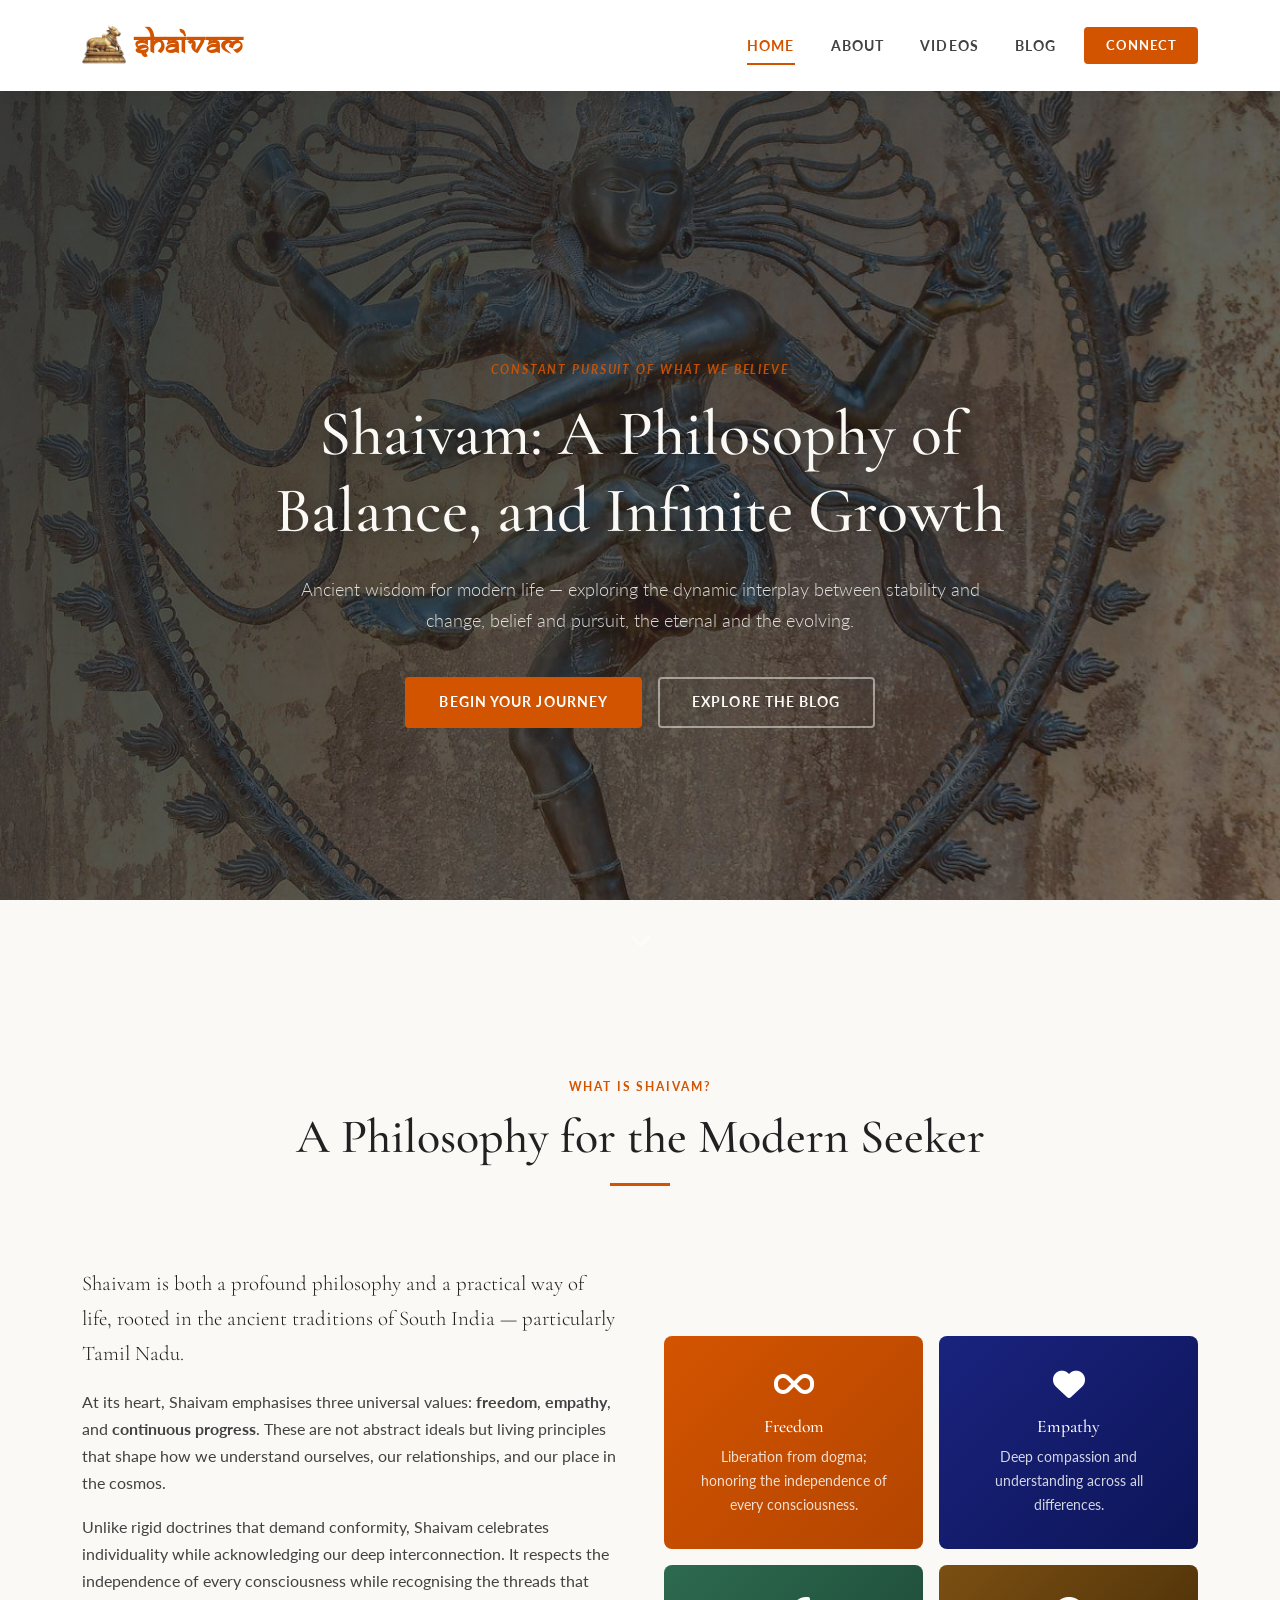
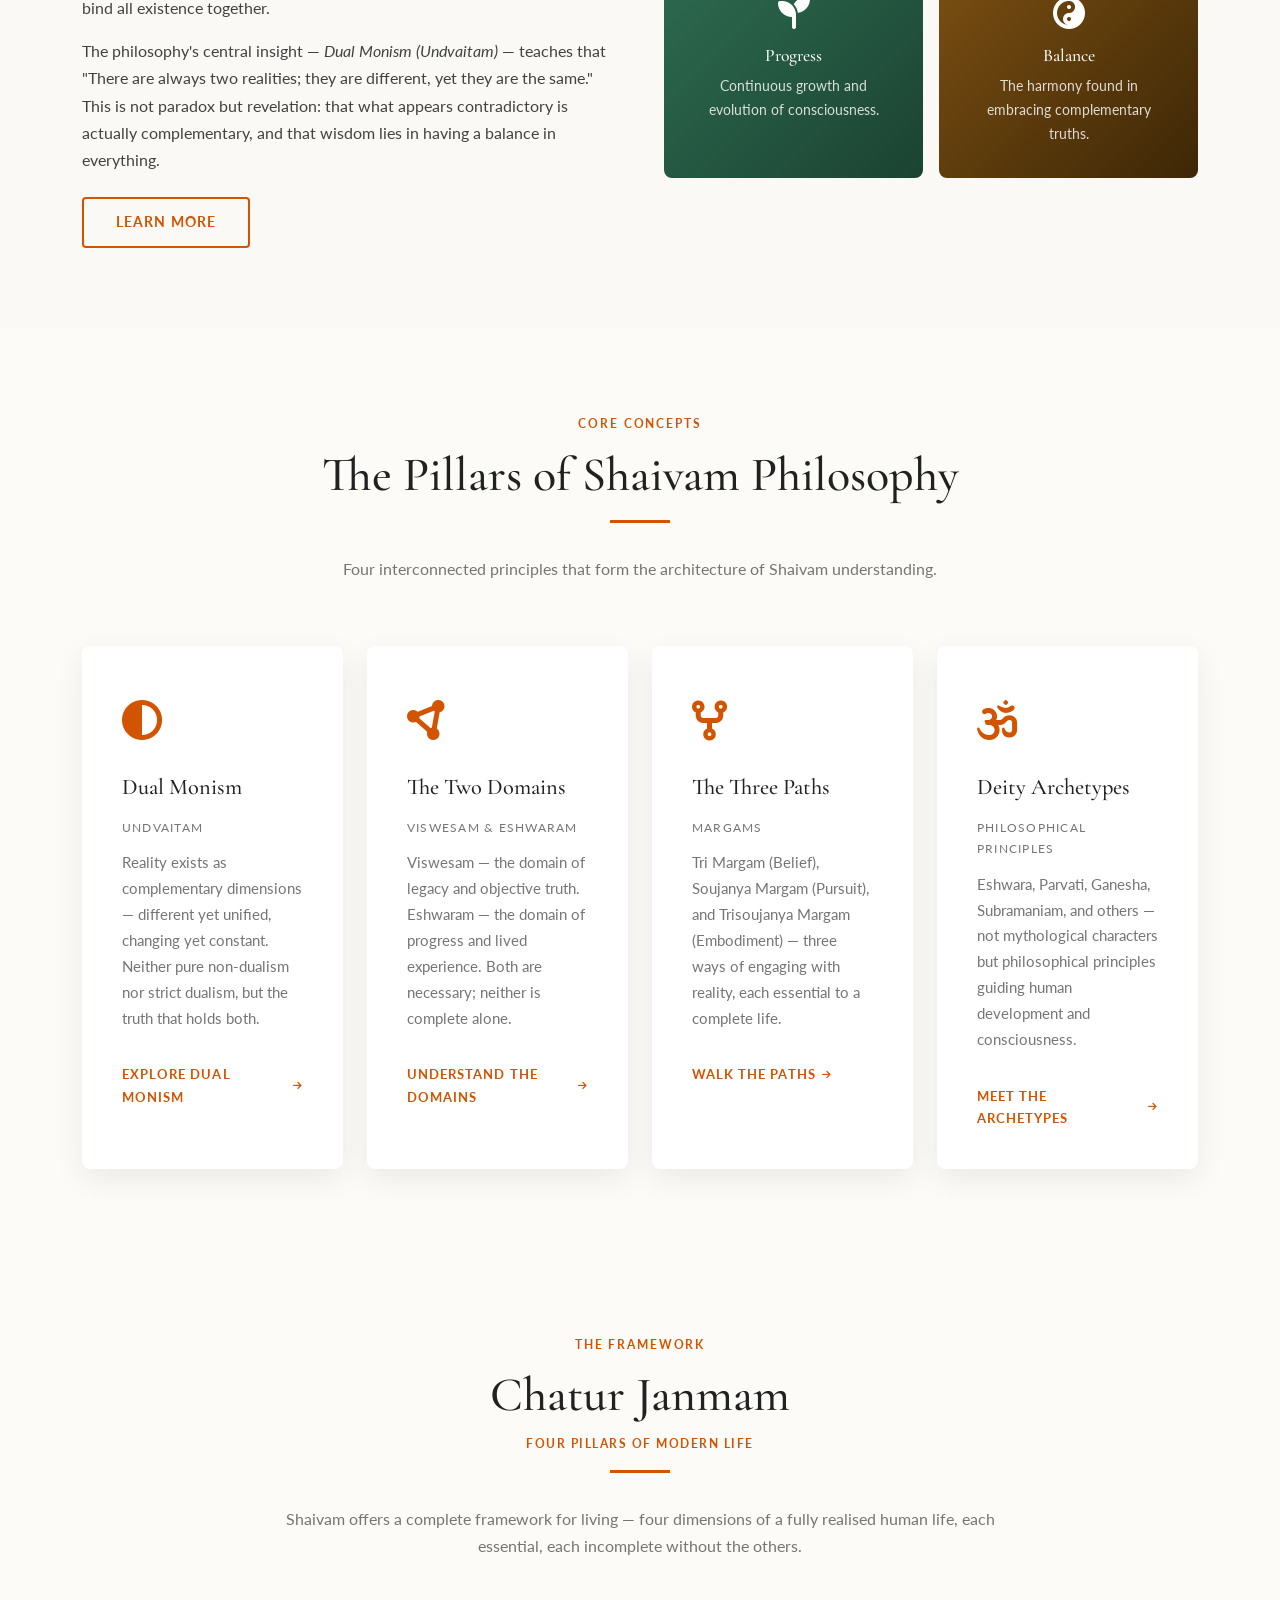
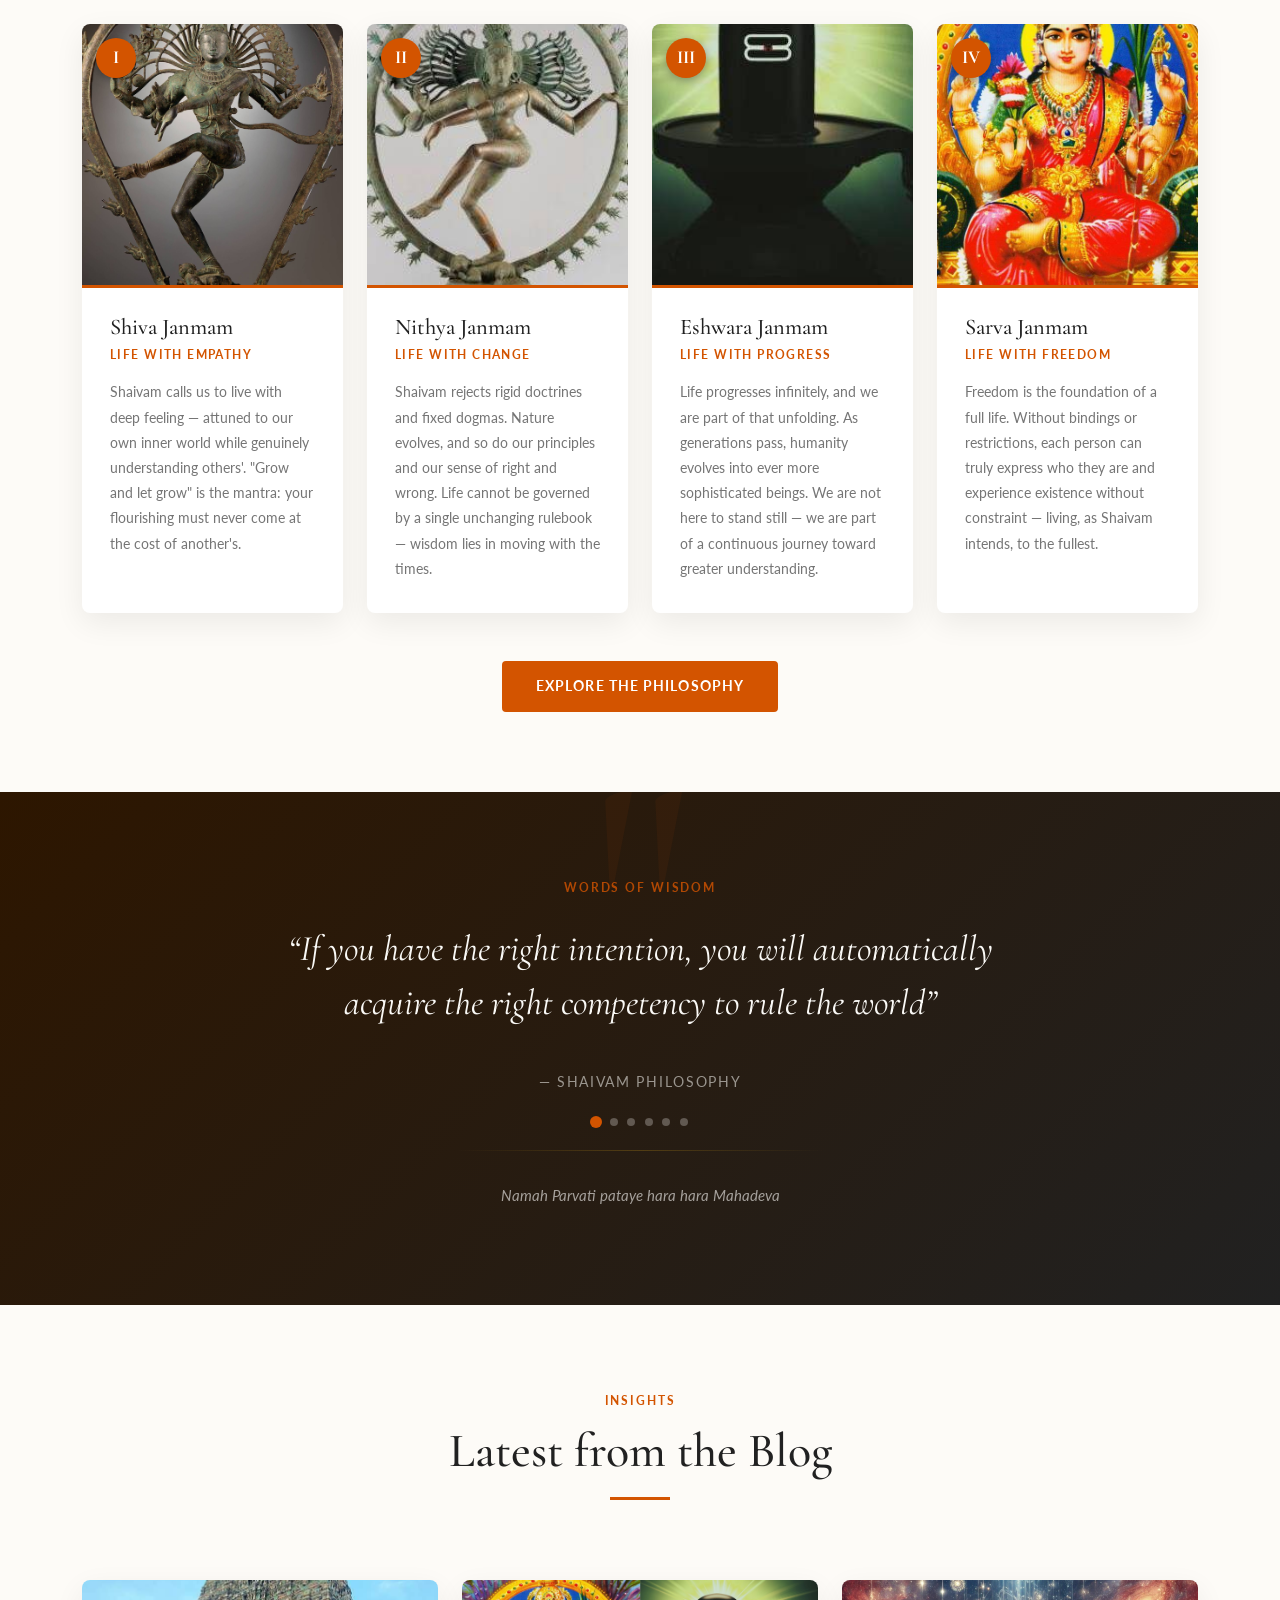
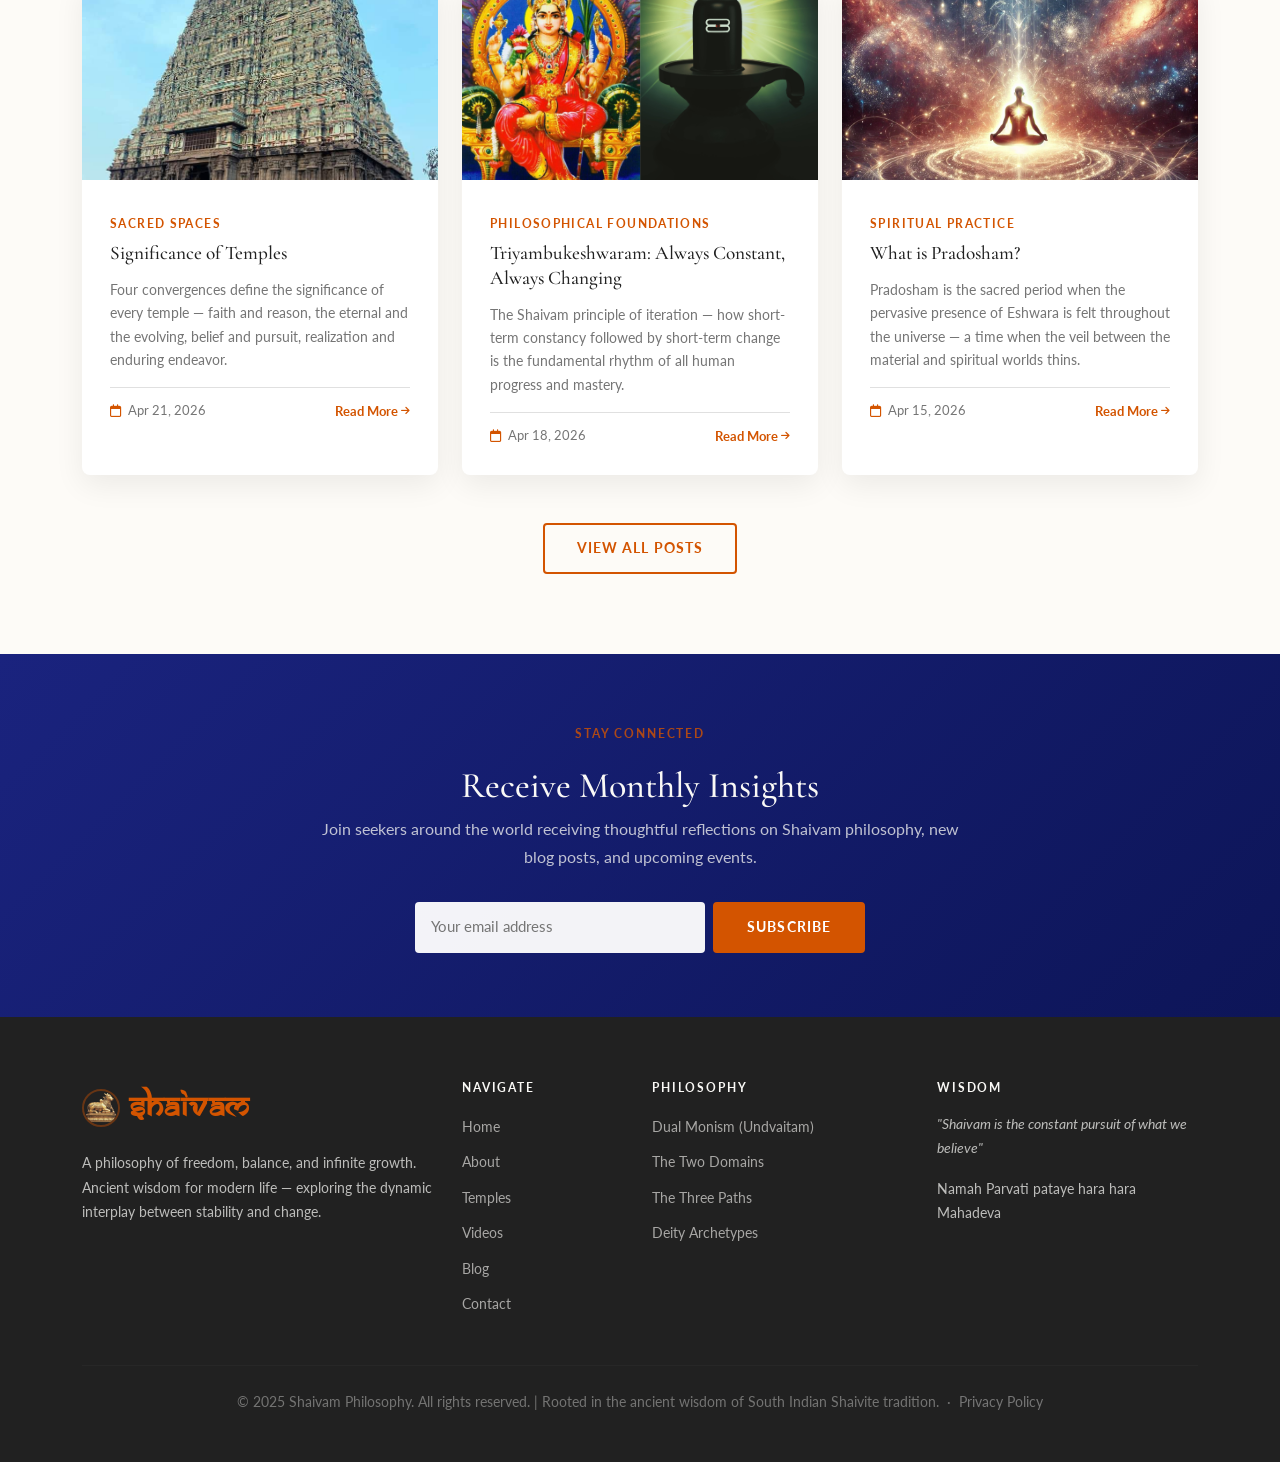
==== commit 7be6ca43: "auto-commit for 475cc925-4f83-4961-afd4-d92ec4da2154" ====
--- a/frontend/public/shaivam/index.html
+++ b/frontend/public/shaivam/index.html
@@ -44,6 +44,7 @@
   <link rel="icon" type="image/png" href="images/logo.png">
   <link rel="apple-touch-icon" href="images/logo.png">
   <link rel="stylesheet" href="style.css">
+  <link rel="alternate" type="application/rss+xml" title="Shaivam Philosophy Blog" href="https://shaivam.info/blog/feed.xml">
 </head>
 <body>
 
@@ -61,7 +62,6 @@
       <ul class="navbar-nav ms-auto align-items-lg-center gap-lg-1">
         <li class="nav-item"><a class="nav-link active" href="index.html" data-page="index" data-testid="home-nav-link">Home</a></li>
         <li class="nav-item"><a class="nav-link" href="about/" data-page="about" data-testid="about-nav-link">About</a></li>
-        <li class="nav-item"><a class="nav-link" href="temples/" data-page="temples" data-testid="temples-nav-link">Temples</a></li>
         <li class="nav-item"><a class="nav-link" href="videos/" data-page="videos" data-testid="videos-nav-link">Videos</a></li>
         <li class="nav-item"><a class="nav-link" href="blog/" data-page="blog" data-testid="blog-nav-link">Blog</a></li>
         <li class="nav-item ms-lg-2"><a class="btn btn-saffron btn-sm" href="contact/" data-testid="contact-nav-btn">Connect</a></li>
@@ -298,6 +298,38 @@
       <div class="col-md-6 col-lg-4 fade-up">
         <div class="blog-card" data-testid="blog-preview-1">
           <div class="blog-img-wrap">
+            <img src="images/gopuram.jpg" alt="Significance of Temples — gopuram gateway" loading="lazy" style="object-position:center;">
+          </div>
+          <div class="card-body">
+            <span class="cat-tag">Sacred Spaces</span>
+            <h3 class="card-title">Significance of Temples</h3>
+            <p class="card-text">Four convergences define the significance of every temple — faith and reason, the eternal and the evolving, belief and pursuit, realization and enduring endeavor.</p>
+            <div class="card-meta d-flex justify-content-between align-items-center">
+              <span><i class="fa-regular fa-calendar me-1" style="color:var(--primary)"></i> Apr 21, 2026</span>
+              <a href="blog/significance-of-temples/" class="text-saffron fw-bold" style="font-size:0.82rem;" data-testid="read-more-post1">Read More <i class="fa-solid fa-arrow-right fa-xs"></i></a>
+            </div>
+          </div>
+        </div>
+      </div>
+      <div class="col-md-6 col-lg-4 fade-up">
+        <div class="blog-card" data-testid="blog-preview-2">
+          <div class="blog-img-wrap">
+            <img src="images/triyambukeshwaram.png" alt="Triyambukeshwaram — always constant, always changing" loading="lazy">
+          </div>
+          <div class="card-body">
+            <span class="cat-tag">Philosophical Foundations</span>
+            <h3 class="card-title">Triyambukeshwaram: Always Constant, Always Changing</h3>
+            <p class="card-text">The Shaivam principle of iteration — how short-term constancy followed by short-term change is the fundamental rhythm of all human progress and mastery.</p>
+            <div class="card-meta d-flex justify-content-between align-items-center">
+              <span><i class="fa-regular fa-calendar me-1" style="color:var(--primary)"></i> Apr 18, 2026</span>
+              <a href="blog/triyambukeshwaram/" class="text-saffron fw-bold" style="font-size:0.82rem;" data-testid="read-more-post2">Read More <i class="fa-solid fa-arrow-right fa-xs"></i></a>
+            </div>
+          </div>
+        </div>
+      </div>
+      <div class="col-md-6 col-lg-4 fade-up">
+        <div class="blog-card" data-testid="blog-preview-3">
+          <div class="blog-img-wrap">
             <img src="images/pradosham.webp" alt="Pradosham — the sacred twilight of Eshwara" loading="lazy">
           </div>
           <div class="card-body">
@@ -306,39 +338,7 @@
             <p class="card-text">Pradosham is the sacred period when the pervasive presence of Eshwara is felt throughout the universe — a time when the veil between the material and spiritual worlds thins.</p>
             <div class="card-meta d-flex justify-content-between align-items-center">
               <span><i class="fa-regular fa-calendar me-1" style="color:var(--primary)"></i> Apr 15, 2026</span>
-              <a href="blog/pradosham/" class="text-saffron fw-bold" style="font-size:0.82rem;" data-testid="read-more-post1">Read More <i class="fa-solid fa-arrow-right fa-xs"></i></a>
-            </div>
-          </div>
-        </div>
-      </div>
-      <div class="col-md-6 col-lg-4 fade-up">
-        <div class="blog-card" data-testid="blog-preview-2">
-          <div class="blog-img-wrap">
-            <img src="images/lalitha.jpg" alt="Lalitha — the glitter of life's journey" loading="lazy">
-          </div>
-          <div class="card-body">
-            <span class="cat-tag">Deity Archetypes</span>
-            <h3 class="card-title">Lalitha: The Glitter of Life's Journey</h3>
-            <p class="card-text">Lalitha embodies the transformation of the imperceptible into the tangible — the wisdom that the present journey holds equal value to any future destination.</p>
-            <div class="card-meta d-flex justify-content-between align-items-center">
-              <span><i class="fa-regular fa-calendar me-1" style="color:var(--primary)"></i> Apr 15, 2026</span>
-              <a href="blog/lalitha/" class="text-saffron fw-bold" style="font-size:0.82rem;" data-testid="read-more-post2">Read More <i class="fa-solid fa-arrow-right fa-xs"></i></a>
-            </div>
-          </div>
-        </div>
-      </div>
-      <div class="col-md-6 col-lg-4 fade-up">
-        <div class="blog-card" data-testid="blog-preview-3">
-          <div class="blog-img-wrap">
-            <img src="images/ruparupam.jpg" alt="Ruparupam — synthesis of internal and external divine" loading="lazy">
-          </div>
-          <div class="card-body">
-            <span class="cat-tag">Philosophical Foundations</span>
-            <h3 class="card-title">Ruparupam: The Synthesis of Internal and External Divine</h3>
-            <p class="card-text">How Shaivam's highest form of awareness unifies Rupam and Arupam into a complete framework for human progress and spiritual life.</p>
-            <div class="card-meta d-flex justify-content-between align-items-center">
-              <span><i class="fa-regular fa-calendar me-1" style="color:var(--primary)"></i> Apr 14, 2026</span>
-              <a href="blog/ruparupam/" class="text-saffron fw-bold" style="font-size:0.82rem;" data-testid="read-more-post3">Read More <i class="fa-solid fa-arrow-right fa-xs"></i></a>
+              <a href="blog/pradosham/" class="text-saffron fw-bold" style="font-size:0.82rem;" data-testid="read-more-post3">Read More <i class="fa-solid fa-arrow-right fa-xs"></i></a>
             </div>
           </div>
         </div>
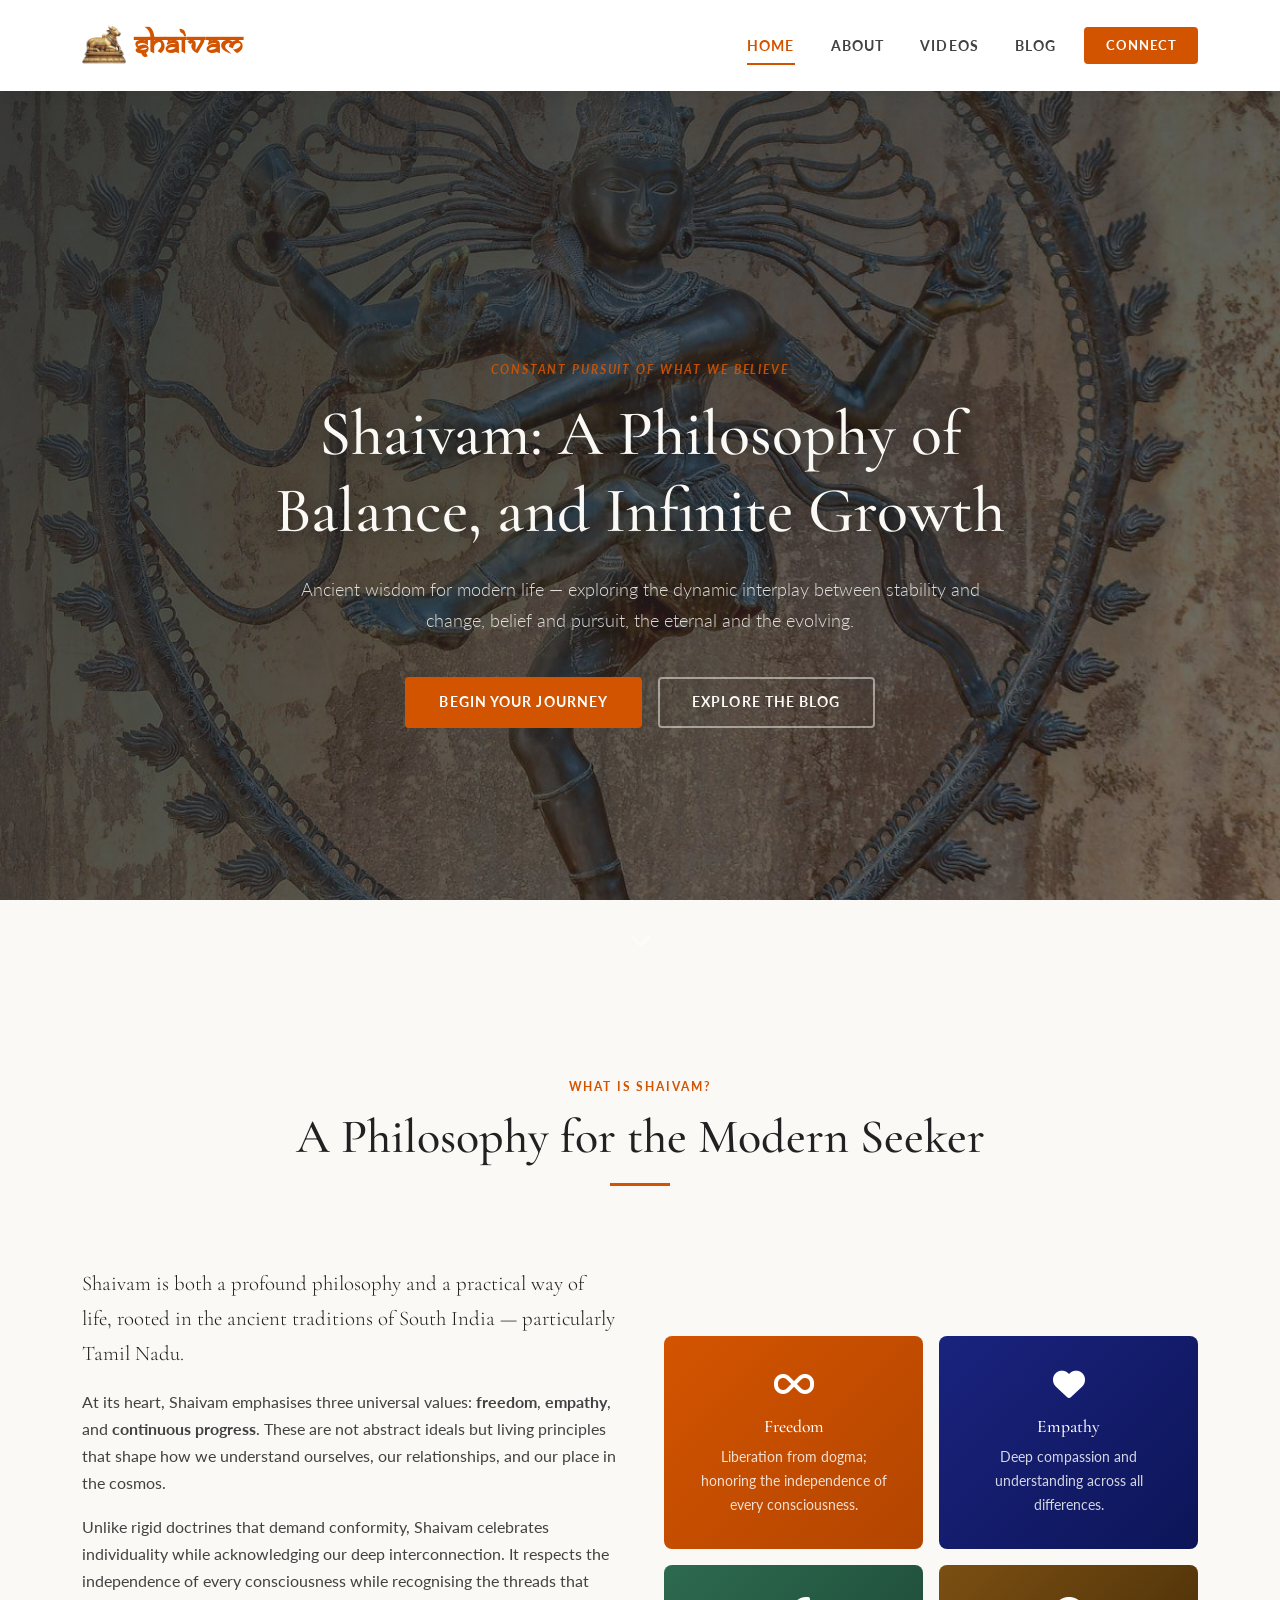
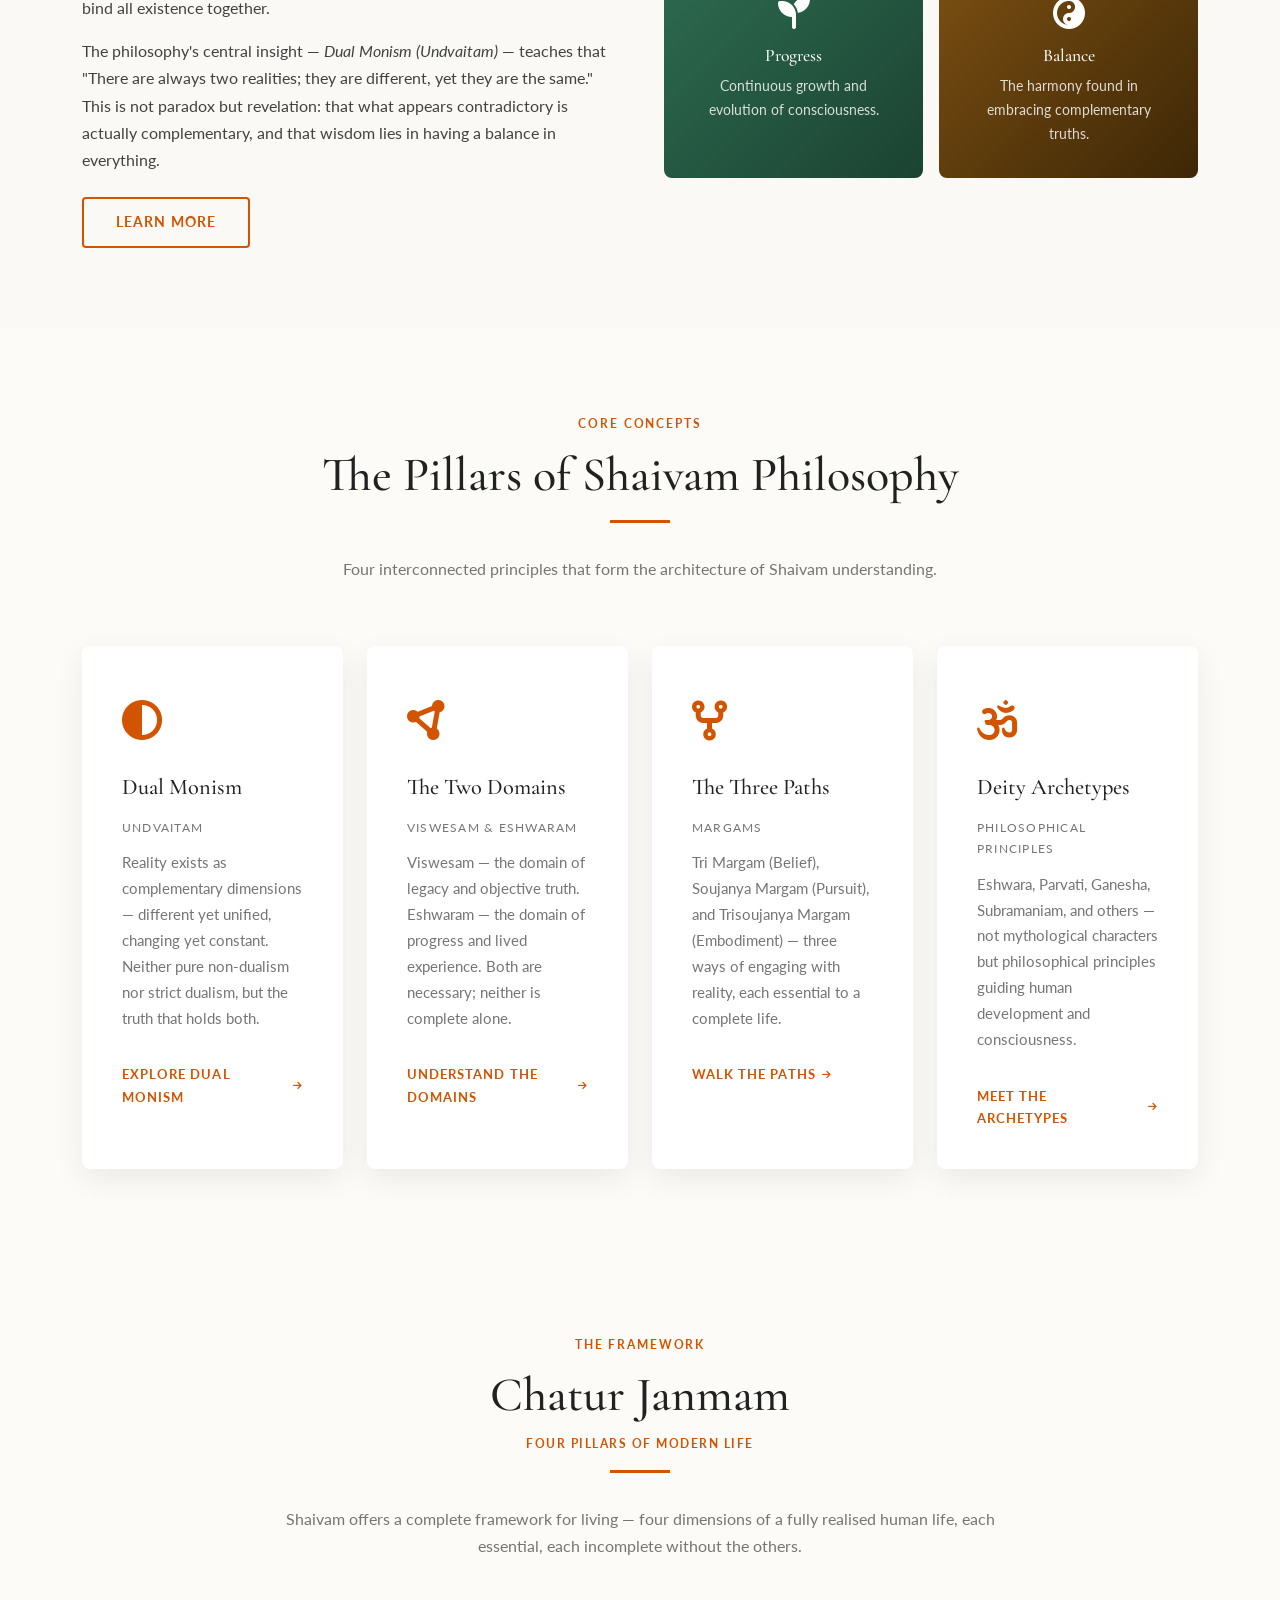
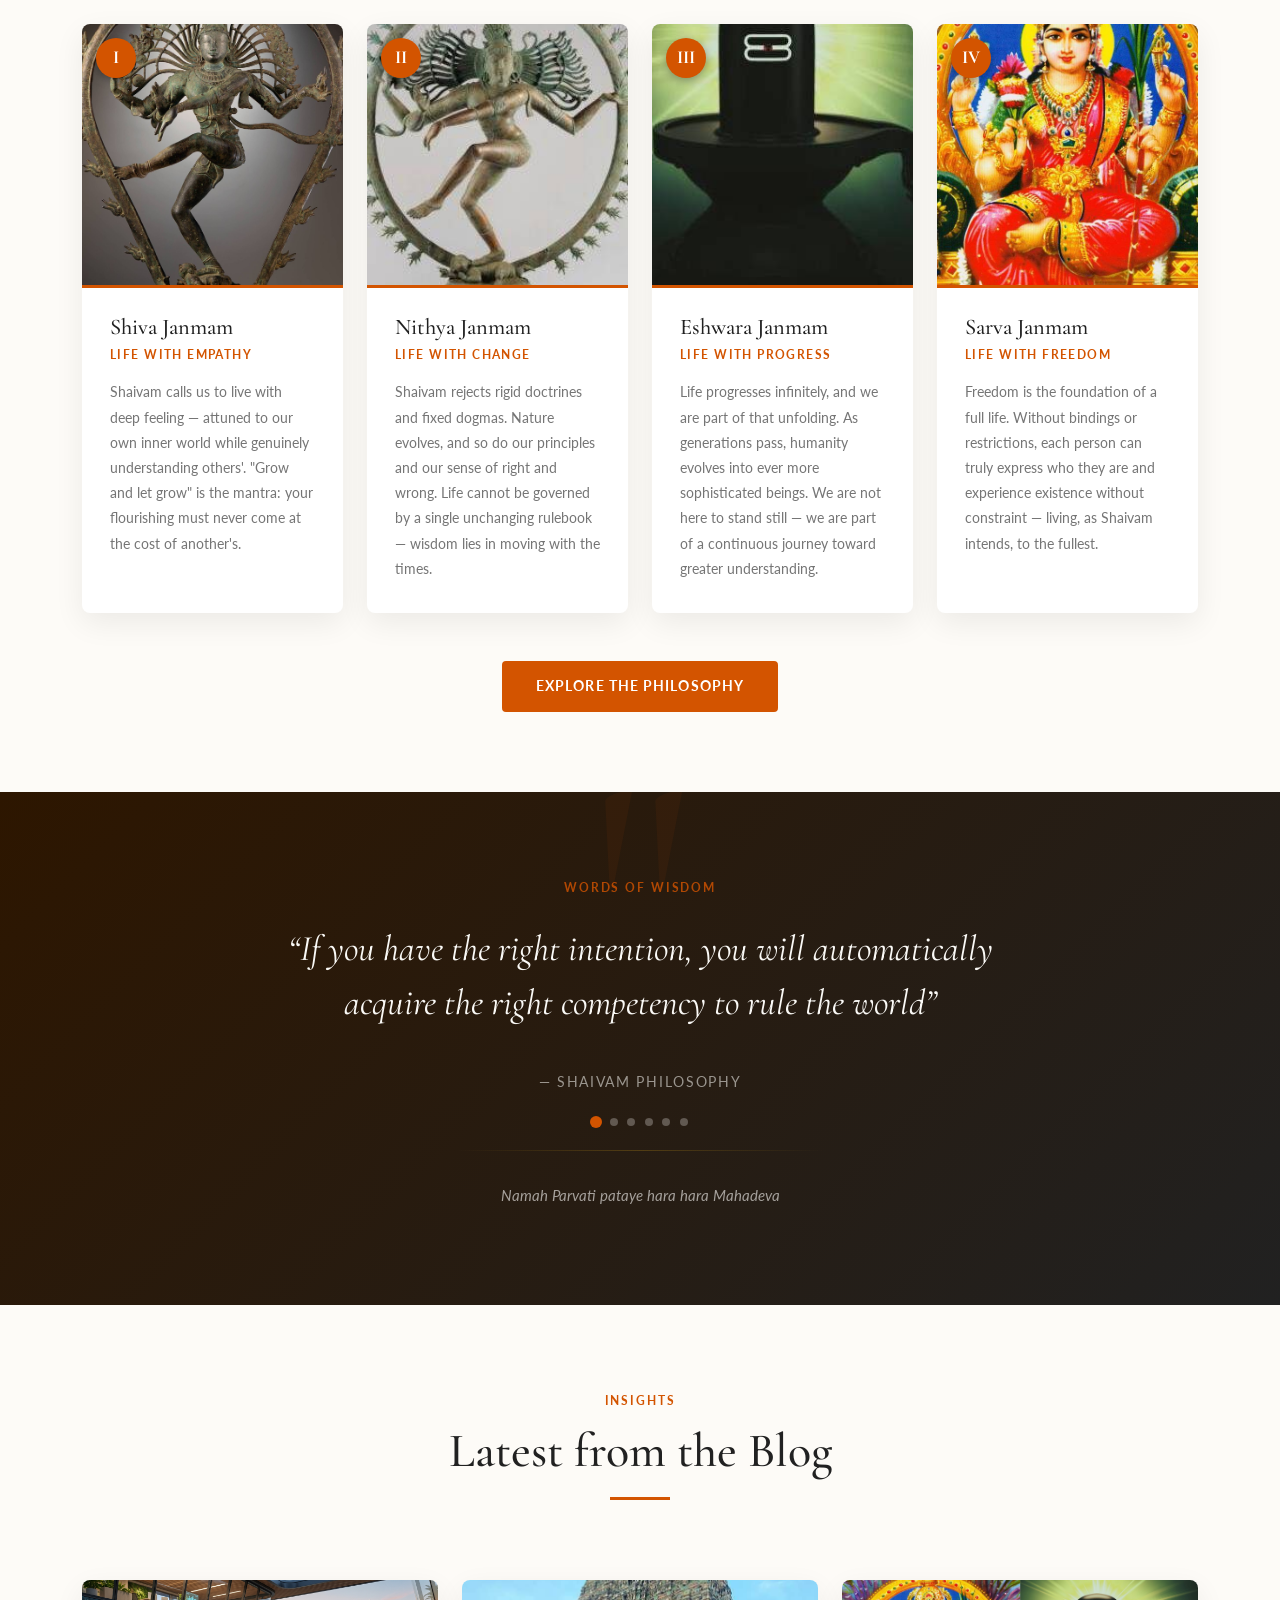
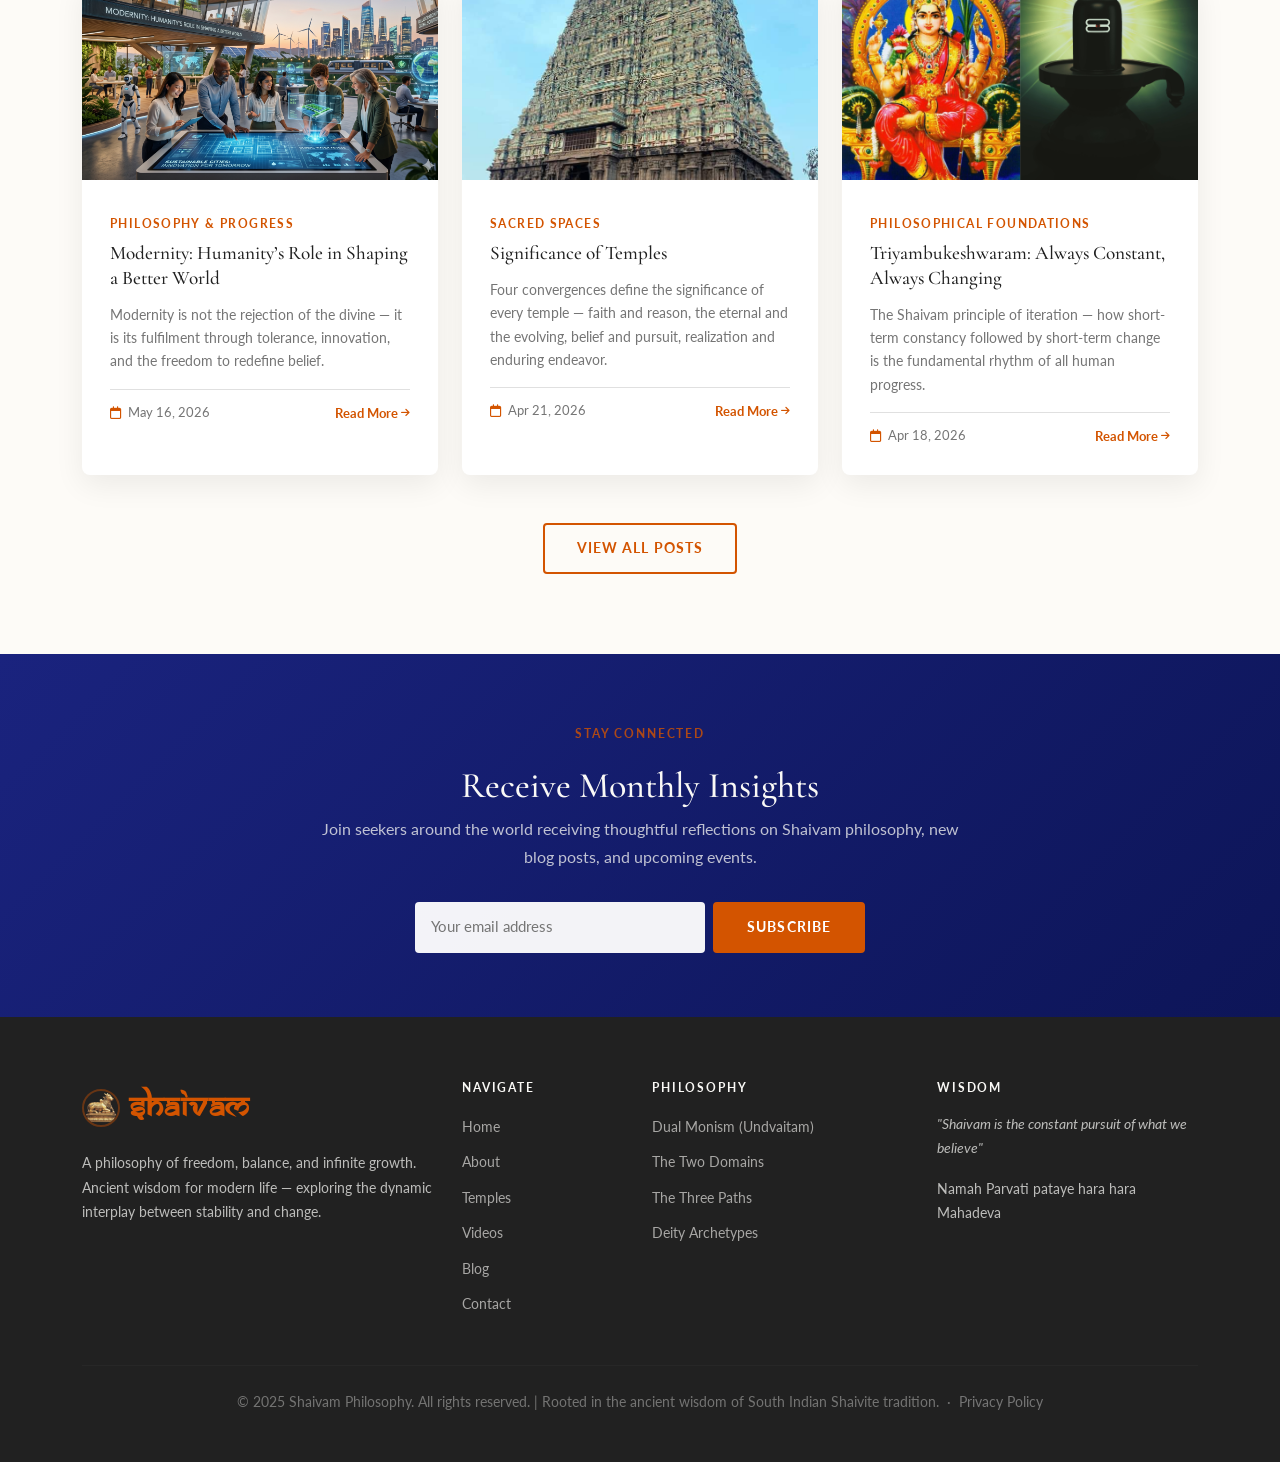
==== commit a58bd9d1: "auto-commit for 5c128ffe-59d3-4258-b4d7-9ca0762059ee" ====
--- a/frontend/public/shaivam/index.html
+++ b/frontend/public/shaivam/index.html
@@ -35,7 +35,7 @@
   <meta name="twitter:description" content="Ancient wisdom for modern life — exploring freedom, empathy, and progress.">
   <meta name="twitter:image" content="https://shaivam.info/images/temple-columns.jpg">
   <!-- JSON-LD: WebSite + Organization -->
-  <script type="application/ld+json">{"@context":"https://schema.org","@graph":[{"@type":"WebSite","name":"Shaivam Philosophy","url":"https://shaivam.info","description":"A philosophy of freedom, empathy, and continuous progress rooted in South Indian Shaivite tradition."},{"@type":"Organization","name":"Shaivam Philosophy","url":"https://shaivam.info","logo":"https://shaivam.info/images/logo.png","description":"Dedicated to sharing the ancient wisdom of South Indian Shaivite philosophy for modern life."}]}</script>
+  <script type="application/ld+json">{"@context":"https://schema.org","@graph":[{"@type":"WebSite","name":"Shaivam Philosophy","url":"https://shaivam.info/","description":"A philosophy of freedom, empathy, and continuous progress rooted in South Indian Shaivite tradition."},{"@type":"Organization","name":"Shaivam Philosophy","url":"https://shaivam.info/","logo":"https://shaivam.info/images/logo.png","description":"Dedicated to sharing the ancient wisdom of South Indian Shaivite philosophy for modern life."}]}</script>
   <link href="https://cdn.jsdelivr.net/npm/bootstrap@5.3.2/dist/css/bootstrap.min.css" rel="stylesheet">
   <link rel="stylesheet" href="https://cdnjs.cloudflare.com/ajax/libs/font-awesome/6.5.0/css/all.min.css">
   <link rel="preconnect" href="https://fonts.googleapis.com">
@@ -298,6 +298,22 @@
       <div class="col-md-6 col-lg-4 fade-up">
         <div class="blog-card" data-testid="blog-preview-1">
           <div class="blog-img-wrap">
+            <img src="images/modernity.png" alt="Modernity — humanity shaping a better world" loading="lazy" style="object-position:center top;">
+          </div>
+          <div class="card-body">
+            <span class="cat-tag">Philosophy &amp; Progress</span>
+            <h3 class="card-title">Modernity: Humanity&#8217;s Role in Shaping a Better World</h3>
+            <p class="card-text">Modernity is not the rejection of the divine — it is its fulfilment through tolerance, innovation, and the freedom to redefine belief.</p>
+            <div class="card-meta d-flex justify-content-between align-items-center">
+              <span><i class="fa-regular fa-calendar me-1" style="color:var(--primary)"></i> May 16, 2026</span>
+              <a href="blog/modernity/" class="text-saffron fw-bold" style="font-size:0.82rem;" data-testid="read-more-post1">Read More <i class="fa-solid fa-arrow-right fa-xs"></i></a>
+            </div>
+          </div>
+        </div>
+      </div>
+      <div class="col-md-6 col-lg-4 fade-up">
+        <div class="blog-card" data-testid="blog-preview-2">
+          <div class="blog-img-wrap">
             <img src="images/gopuram.jpg" alt="Significance of Temples — gopuram gateway" loading="lazy" style="object-position:center;">
           </div>
           <div class="card-body">
@@ -306,39 +322,23 @@
             <p class="card-text">Four convergences define the significance of every temple — faith and reason, the eternal and the evolving, belief and pursuit, realization and enduring endeavor.</p>
             <div class="card-meta d-flex justify-content-between align-items-center">
               <span><i class="fa-regular fa-calendar me-1" style="color:var(--primary)"></i> Apr 21, 2026</span>
-              <a href="blog/significance-of-temples/" class="text-saffron fw-bold" style="font-size:0.82rem;" data-testid="read-more-post1">Read More <i class="fa-solid fa-arrow-right fa-xs"></i></a>
+              <a href="blog/significance-of-temples/" class="text-saffron fw-bold" style="font-size:0.82rem;" data-testid="read-more-post2">Read More <i class="fa-solid fa-arrow-right fa-xs"></i></a>
             </div>
           </div>
         </div>
       </div>
       <div class="col-md-6 col-lg-4 fade-up">
-        <div class="blog-card" data-testid="blog-preview-2">
+        <div class="blog-card" data-testid="blog-preview-3">
           <div class="blog-img-wrap">
             <img src="images/triyambukeshwaram.png" alt="Triyambukeshwaram — always constant, always changing" loading="lazy">
           </div>
           <div class="card-body">
             <span class="cat-tag">Philosophical Foundations</span>
             <h3 class="card-title">Triyambukeshwaram: Always Constant, Always Changing</h3>
-            <p class="card-text">The Shaivam principle of iteration — how short-term constancy followed by short-term change is the fundamental rhythm of all human progress and mastery.</p>
+            <p class="card-text">The Shaivam principle of iteration — how short-term constancy followed by short-term change is the fundamental rhythm of all human progress.</p>
             <div class="card-meta d-flex justify-content-between align-items-center">
               <span><i class="fa-regular fa-calendar me-1" style="color:var(--primary)"></i> Apr 18, 2026</span>
-              <a href="blog/triyambukeshwaram/" class="text-saffron fw-bold" style="font-size:0.82rem;" data-testid="read-more-post2">Read More <i class="fa-solid fa-arrow-right fa-xs"></i></a>
-            </div>
-          </div>
-        </div>
-      </div>
-      <div class="col-md-6 col-lg-4 fade-up">
-        <div class="blog-card" data-testid="blog-preview-3">
-          <div class="blog-img-wrap">
-            <img src="images/pradosham.webp" alt="Pradosham — the sacred twilight of Eshwara" loading="lazy">
-          </div>
-          <div class="card-body">
-            <span class="cat-tag">Spiritual Practice</span>
-            <h3 class="card-title">What is Pradosham?</h3>
-            <p class="card-text">Pradosham is the sacred period when the pervasive presence of Eshwara is felt throughout the universe — a time when the veil between the material and spiritual worlds thins.</p>
-            <div class="card-meta d-flex justify-content-between align-items-center">
-              <span><i class="fa-regular fa-calendar me-1" style="color:var(--primary)"></i> Apr 15, 2026</span>
-              <a href="blog/pradosham/" class="text-saffron fw-bold" style="font-size:0.82rem;" data-testid="read-more-post3">Read More <i class="fa-solid fa-arrow-right fa-xs"></i></a>
+              <a href="blog/triyambukeshwaram/" class="text-saffron fw-bold" style="font-size:0.82rem;" data-testid="read-more-post3">Read More <i class="fa-solid fa-arrow-right fa-xs"></i></a>
             </div>
           </div>
         </div>
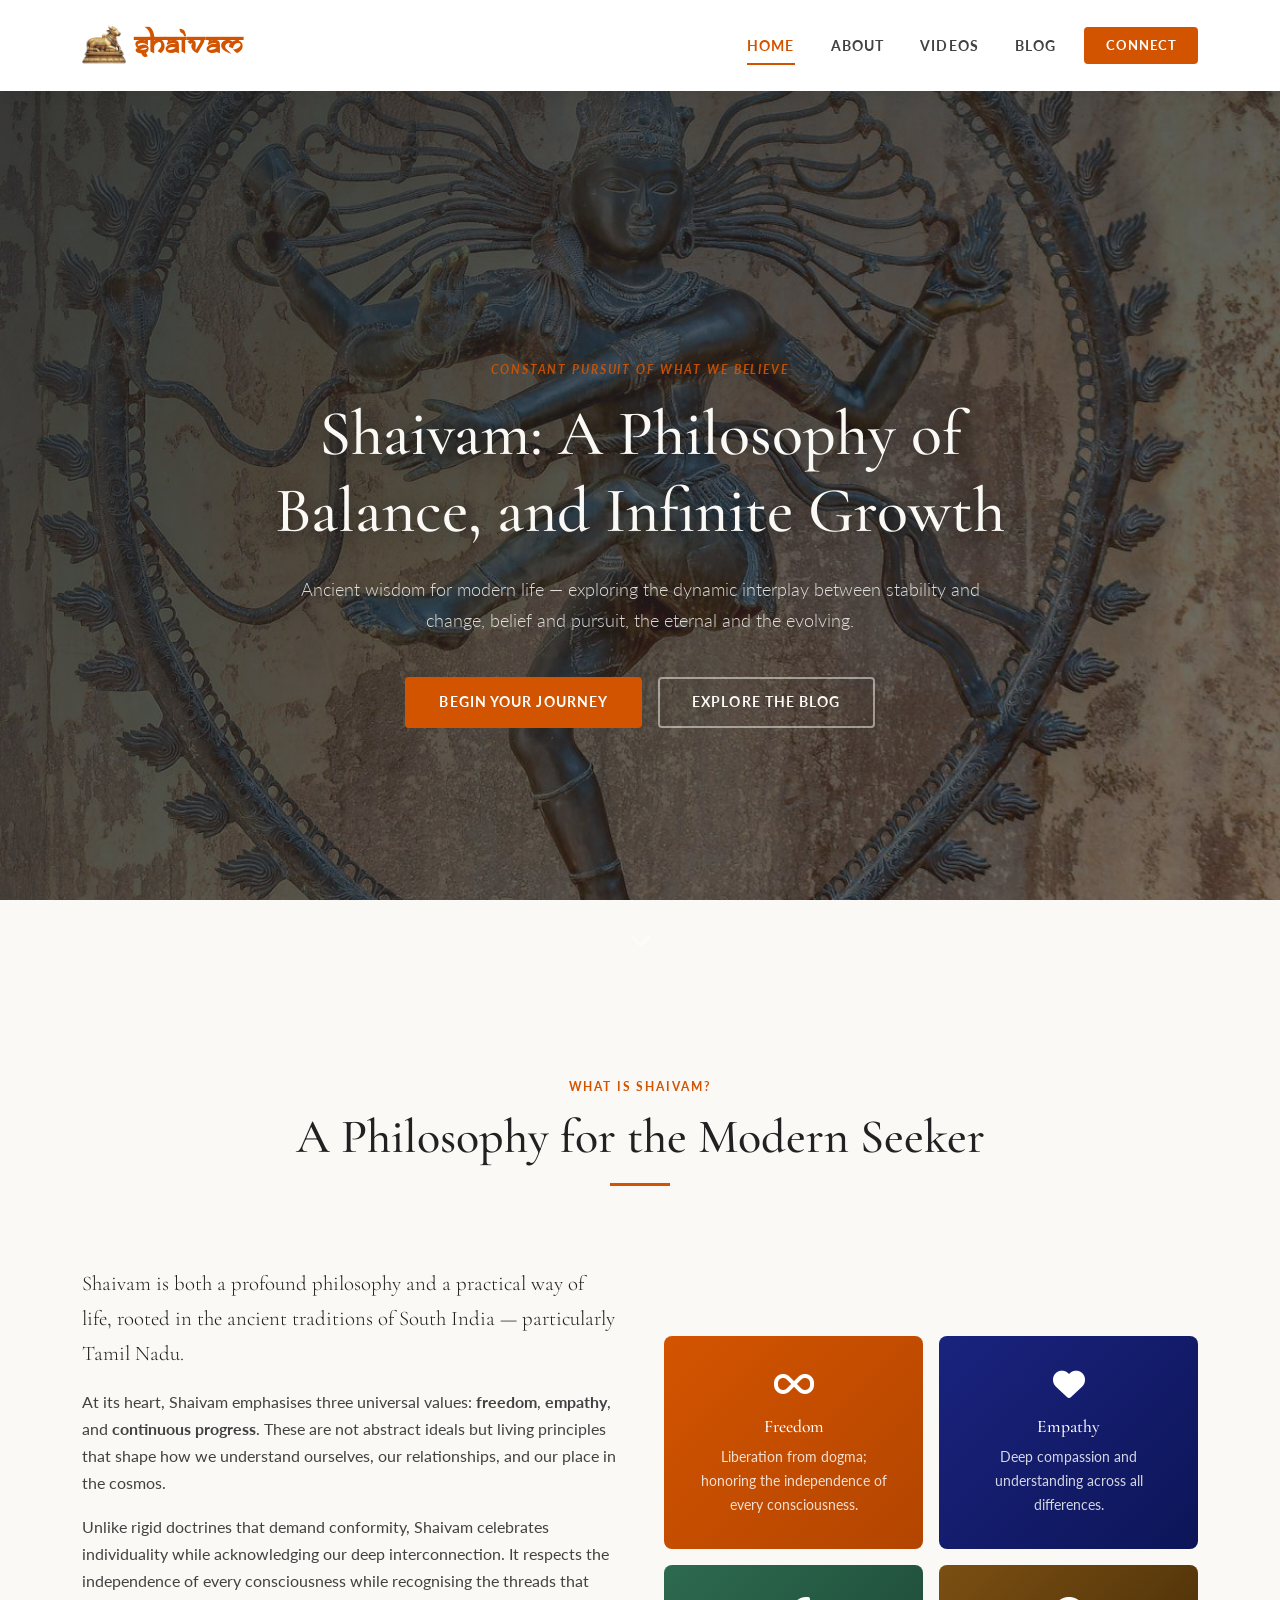
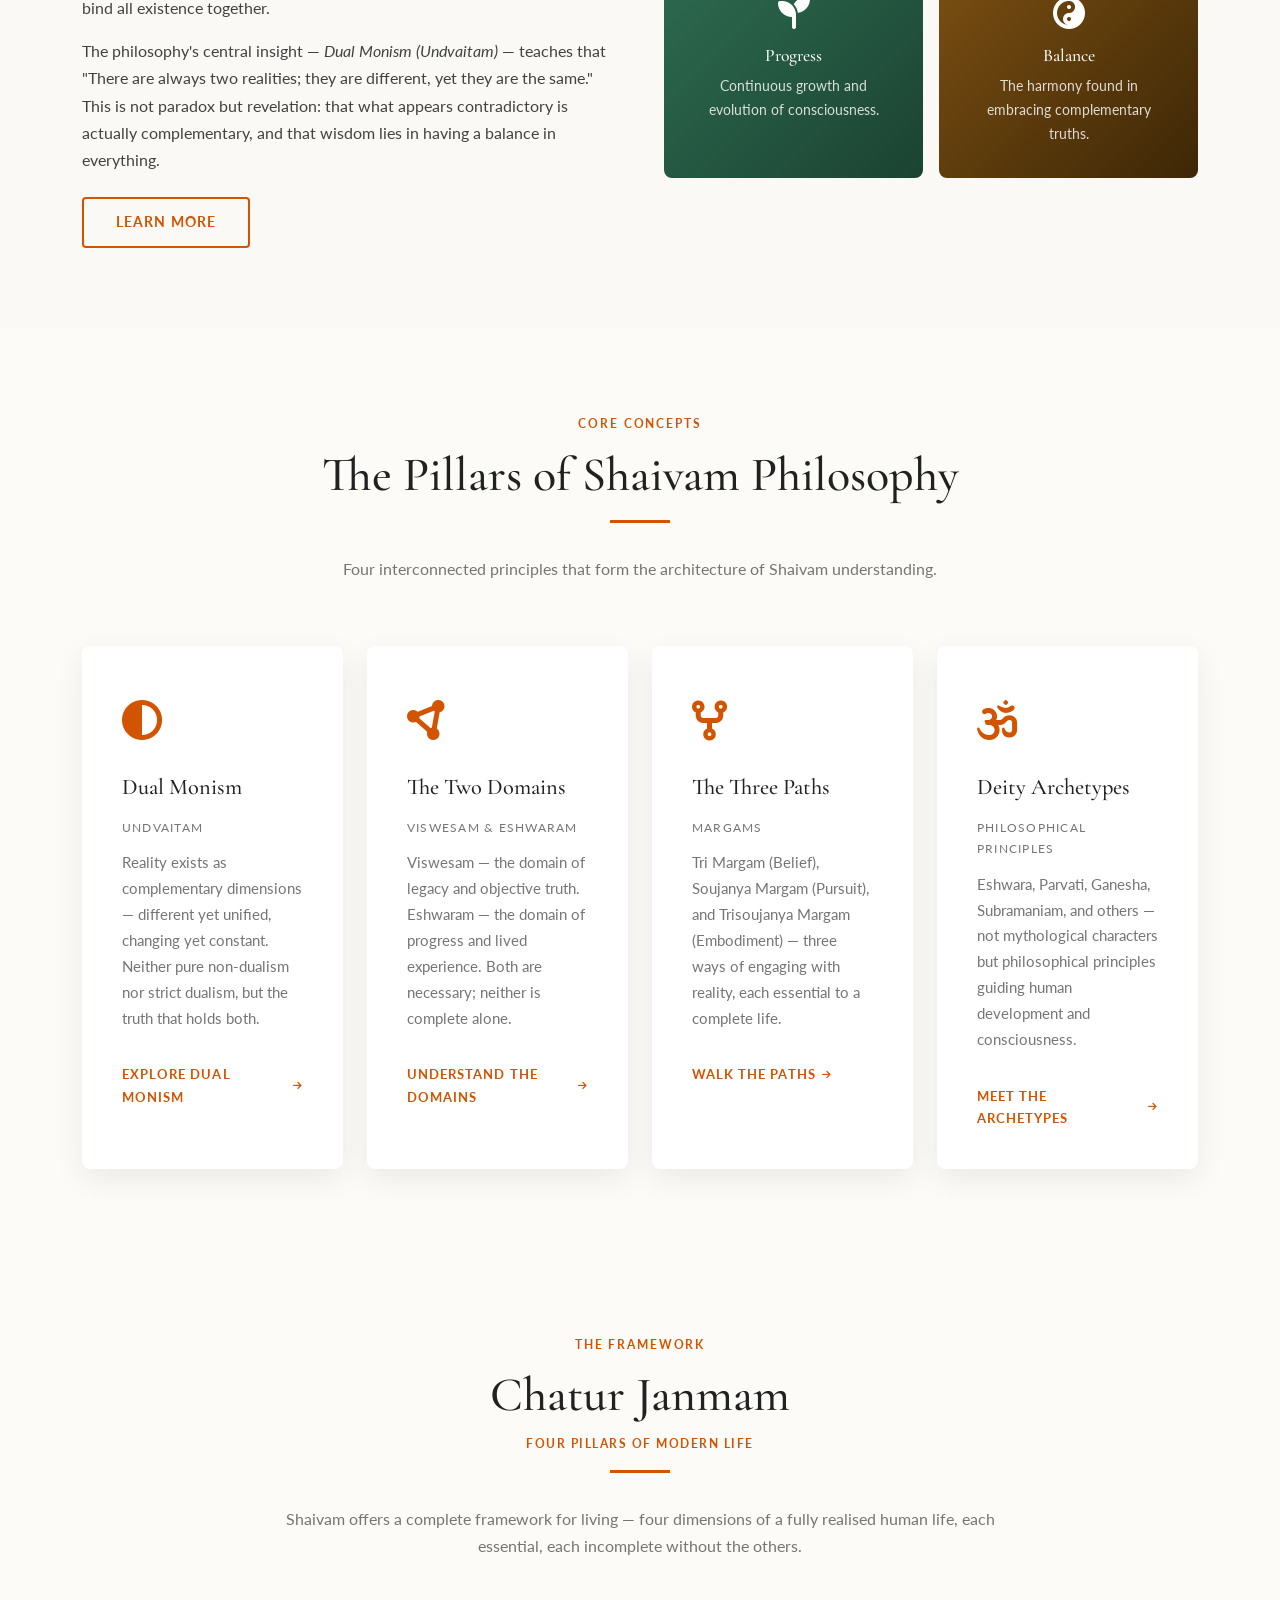
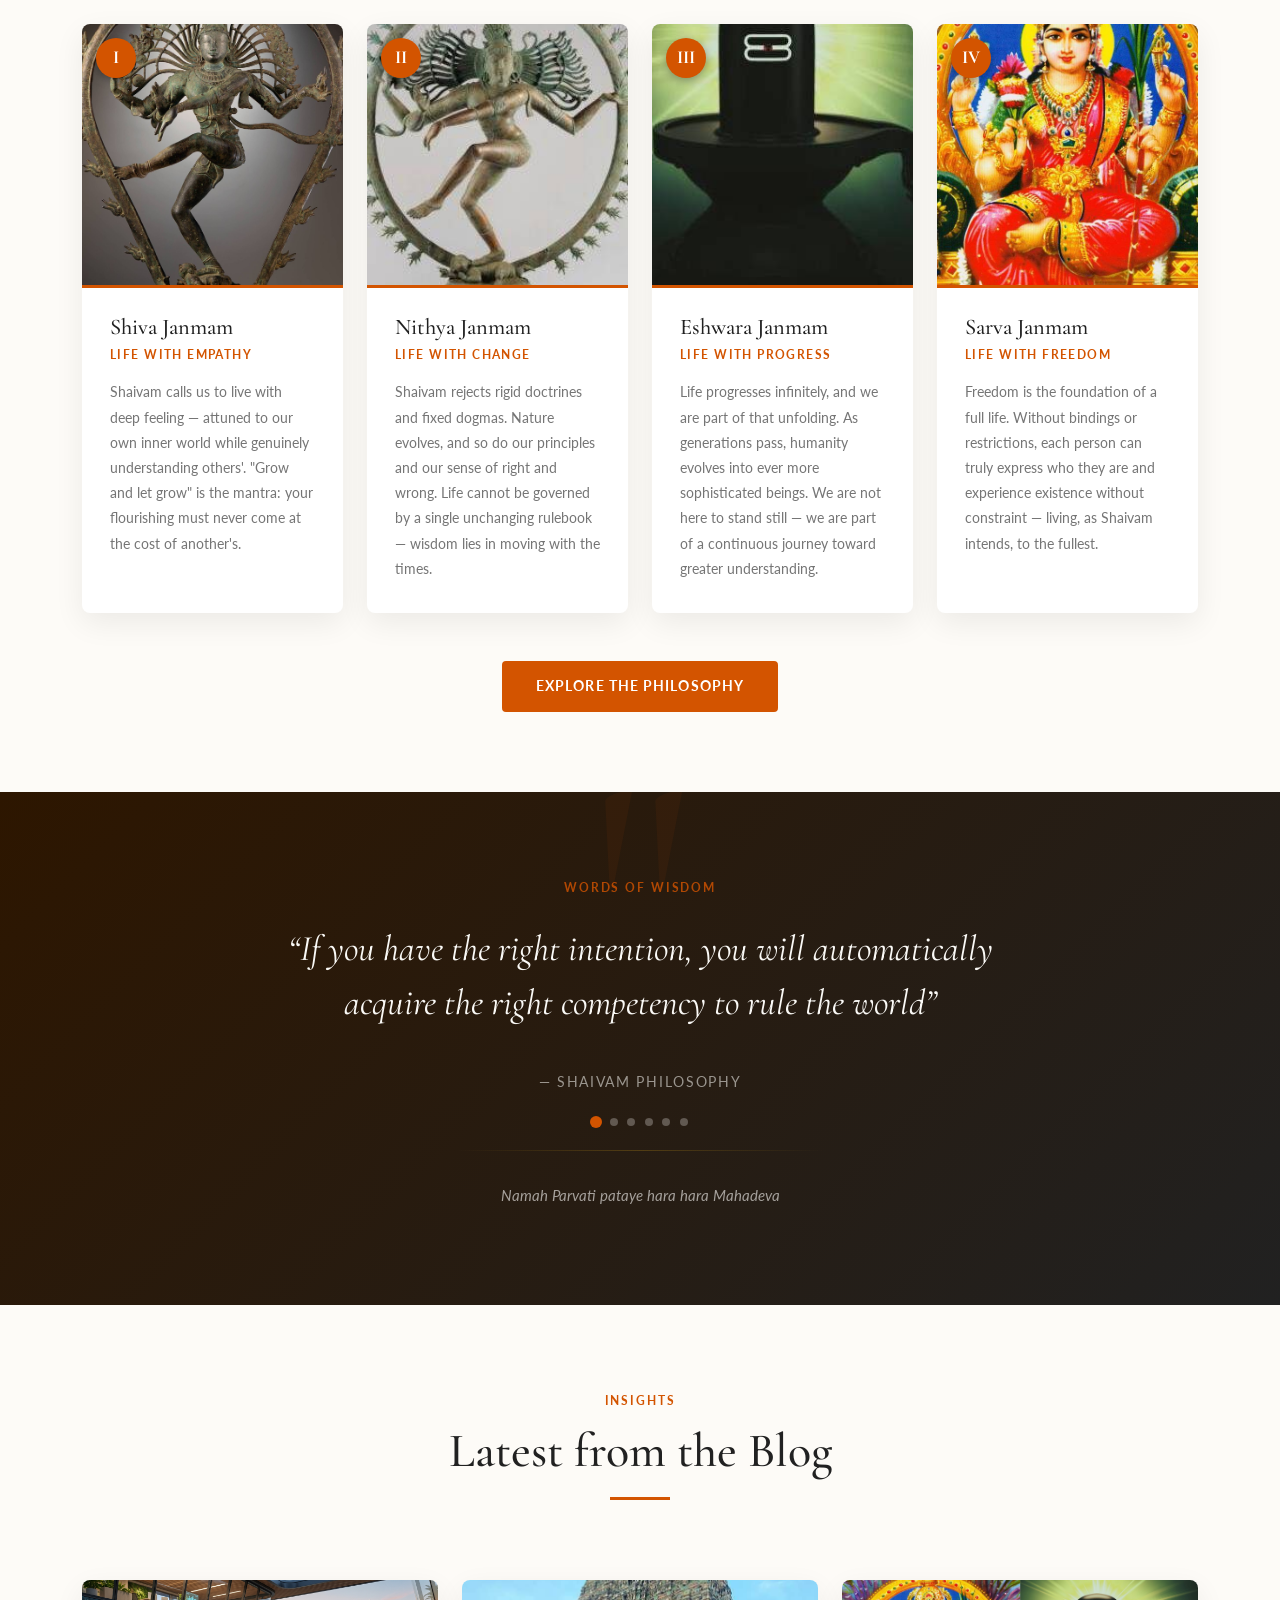
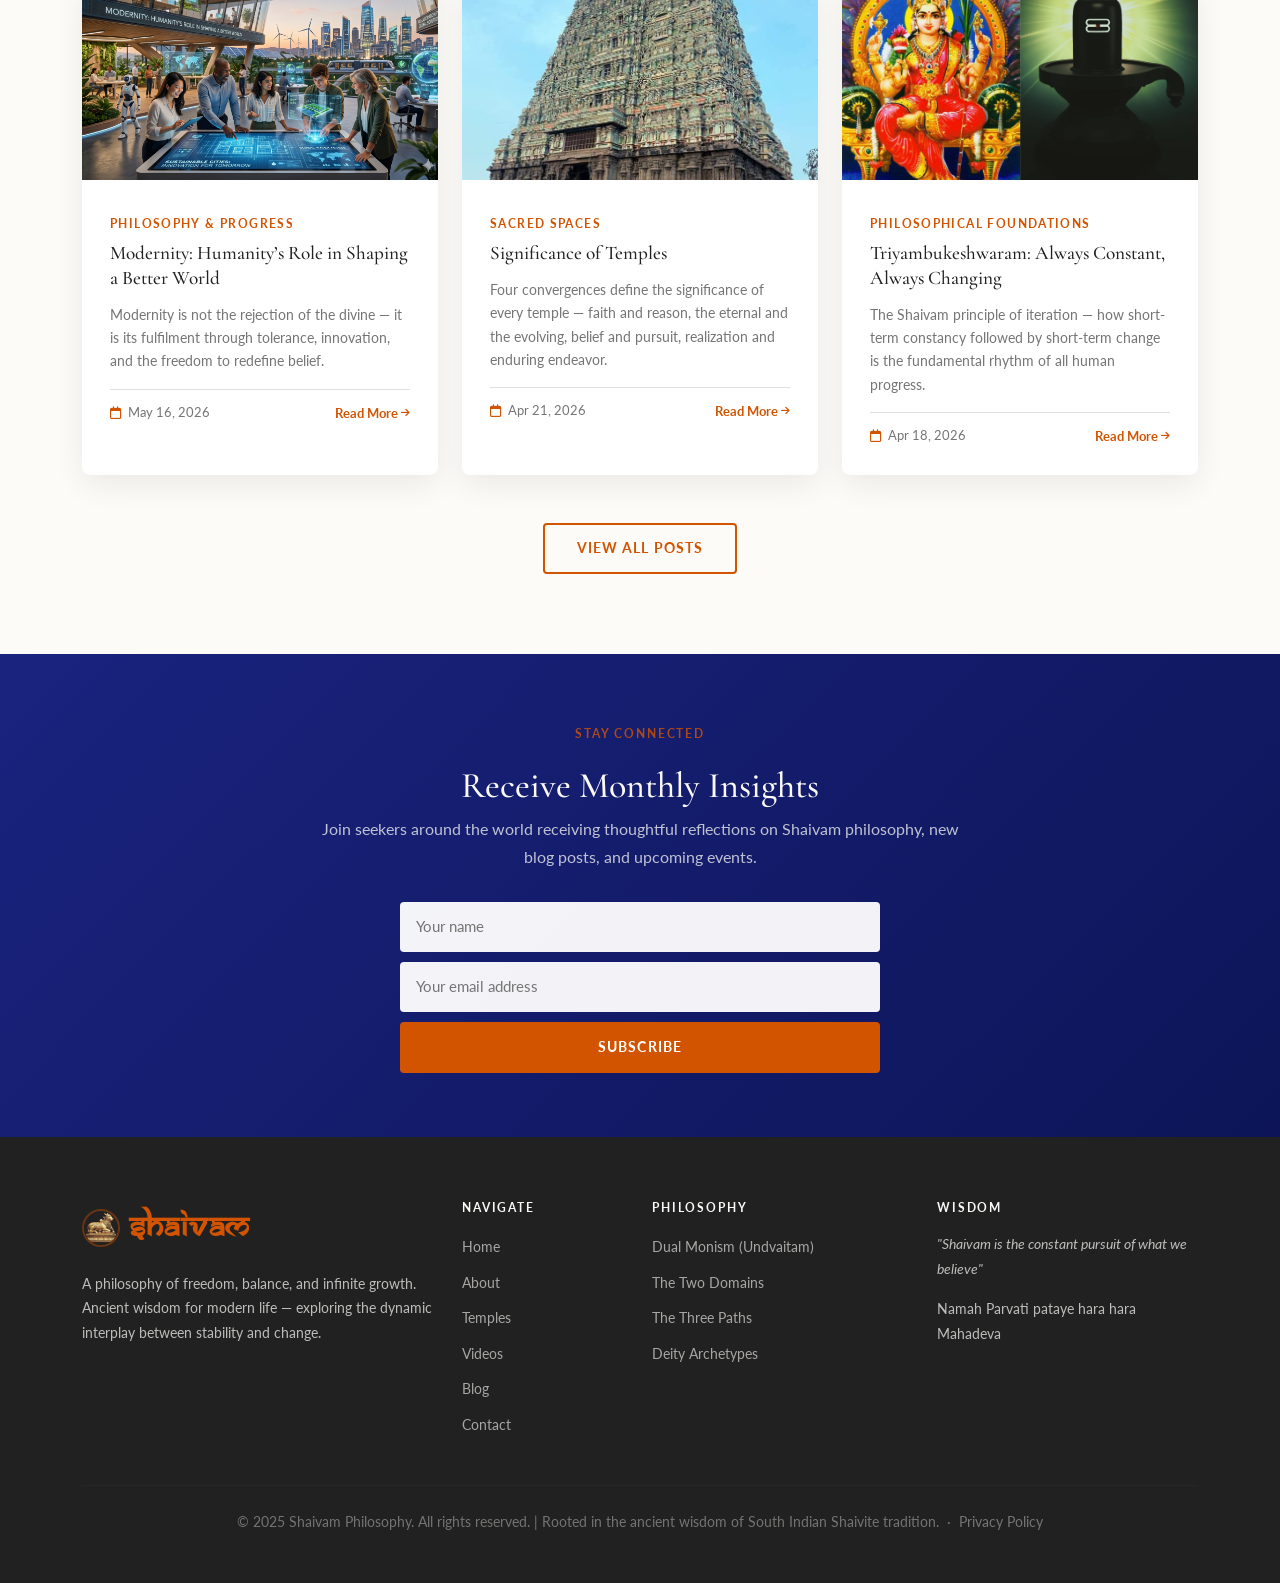
==== commit 2d143f8f: "auto-commit for 1c5c42f1-25ab-4628-b804-a4e116dbb9dc" ====
--- a/frontend/public/shaivam/index.html
+++ b/frontend/public/shaivam/index.html
@@ -25,15 +25,13 @@
   <meta property="og:description" content="Ancient wisdom for modern life — exploring freedom, empathy, and progress through the lens of South Indian Shaivite philosophy.">
   <meta property="og:url" content="https://shaivam.info/">
   <meta property="og:site_name" content="Shaivam Philosophy">
-  <meta property="og:image" content="https://shaivam.info/images/temple-columns.jpg">
-  <meta property="og:image:width" content="1260">
-  <meta property="og:image:height" content="750">
+  <meta property="og:image" content="https://shaivam.info/images/eshwara-parvathi.jpg">
   <meta property="og:locale" content="en_US">
   <!-- Twitter Card -->
   <meta name="twitter:card" content="summary_large_image">
   <meta name="twitter:title" content="Shaivam: A Philosophy of Balance and Infinite Growth">
   <meta name="twitter:description" content="Ancient wisdom for modern life — exploring freedom, empathy, and progress.">
-  <meta name="twitter:image" content="https://shaivam.info/images/temple-columns.jpg">
+  <meta name="twitter:image" content="https://shaivam.info/images/eshwara-parvathi.jpg">
   <!-- JSON-LD: WebSite + Organization -->
   <script type="application/ld+json">{"@context":"https://schema.org","@graph":[{"@type":"WebSite","name":"Shaivam Philosophy","url":"https://shaivam.info/","description":"A philosophy of freedom, empathy, and continuous progress rooted in South Indian Shaivite tradition."},{"@type":"Organization","name":"Shaivam Philosophy","url":"https://shaivam.info/","logo":"https://shaivam.info/images/logo.png","description":"Dedicated to sharing the ancient wisdom of South Indian Shaivite philosophy for modern life."}]}</script>
   <link href="https://cdn.jsdelivr.net/npm/bootstrap@5.3.2/dist/css/bootstrap.min.css" rel="stylesheet">
@@ -358,7 +356,8 @@
       <h3 class="mt-2">Receive Monthly Insights</h3>
       <p>Join seekers around the world receiving thoughtful reflections on Shaivam philosophy, new blog posts, and upcoming events.</p>
       <form class="newsletter-form" data-testid="newsletter-form" onsubmit="handleNewsletterSubmit(event)">
-        <input type="email" placeholder="Your email address" aria-label="Email address" required data-testid="newsletter-email-input">
+        <input type="text" placeholder="Your name" aria-label="Name" data-testid="newsletter-name-input">
+        <input type="email" placeholder="Your email address" aria-label="Email address" data-testid="newsletter-email-input">
         <button type="submit" class="btn-saffron" data-testid="newsletter-submit-btn">Subscribe</button>
       </form>
     </div>
--- a/frontend/public/shaivam/style.css
+++ b/frontend/public/shaivam/style.css
@@ -750,9 +750,15 @@
 .newsletter-section { background: linear-gradient(135deg, var(--accent) 0%, #0d1558 100%); padding: 4rem 0; text-align: center; }
 .newsletter-section h3 { color: var(--secondary); }
 .newsletter-section p { color: rgba(250,249,246,0.75); margin-bottom: 2rem; }
-.newsletter-form { max-width: 450px; margin: 0 auto; display: flex; gap: 0.5rem; }
-.newsletter-form input { flex: 1; padding: 0.75rem 1rem; border: none; border-radius: 4px; font-size: 0.95rem; background-color: rgba(255,255,255,0.95); color: var(--text-main); }
+.newsletter-form { max-width: 480px; margin: 0 auto; display: flex; flex-direction: column; gap: 0.65rem; }
+.newsletter-form input { width: 100%; padding: 0.75rem 1rem; border: none; border-radius: 4px; font-size: 0.95rem; background-color: rgba(255,255,255,0.95); color: var(--text-main); }
 .newsletter-form input:focus { outline: 2px solid var(--primary); }
+.newsletter-form button { width: 100%; }
+
+/* Subscribe status messages */
+.nl-status { font-size: 0.85rem; font-weight: 600; margin-top: 0.1rem; min-height: 1.2em; }
+.nl-success { color: #5dde76; }
+.nl-error   { color: #ff7b7b; }
 
 /* ===== FOOTER ===== */
 .site-footer { background-color: var(--neutral-dark); color: rgba(250,249,246,0.72); padding: 4rem 0 2rem; }
@@ -841,8 +847,138 @@
   .hero-section { background-attachment: scroll; }
   .concept-card { padding: 1.75rem; }
   .featured-post .featured-img { height: 240px; }
-  .newsletter-form { flex-direction: column; }
   .page-header { padding: 4rem 0 3rem; }
   .contact-card { padding: 1.75rem; }
   h1 { font-size: 2.25rem; }
 }
+
+/* ===== SHARE MODAL ===== */
+.share-overlay {
+  position: fixed;
+  inset: 0;
+  background: rgba(33, 33, 33, 0.55);
+  backdrop-filter: blur(4px);
+  -webkit-backdrop-filter: blur(4px);
+  z-index: 9000;
+  display: none;
+  align-items: center;
+  justify-content: center;
+  opacity: 0;
+  transition: opacity 0.22s ease;
+  padding: 1rem;
+}
+.share-overlay.open { opacity: 1; }
+
+.share-modal {
+  background: var(--surface-white);
+  border-radius: 14px;
+  padding: 2rem 2rem 1.75rem;
+  max-width: 420px;
+  width: 100%;
+  box-shadow: 0 24px 60px rgba(0,0,0,0.22);
+  transform: translateY(18px) scale(0.97);
+  transition: transform 0.22s ease, opacity 0.22s ease;
+  opacity: 0;
+  position: relative;
+}
+.share-overlay.open .share-modal {
+  transform: translateY(0) scale(1);
+  opacity: 1;
+}
+
+.share-modal-close {
+  position: absolute;
+  top: 1rem;
+  right: 1rem;
+  background: var(--neutral-light);
+  border: none;
+  border-radius: 50%;
+  width: 32px;
+  height: 32px;
+  display: flex;
+  align-items: center;
+  justify-content: center;
+  cursor: pointer;
+  color: var(--text-muted);
+  font-size: 0.95rem;
+  transition: background 0.2s ease, color 0.2s ease;
+}
+.share-modal-close:hover { background: #c8c8c8; color: var(--neutral-dark); }
+
+.share-modal-title {
+  font-family: 'Cormorant Garamond', serif;
+  font-size: 1.35rem;
+  font-weight: 600;
+  color: var(--neutral-dark);
+  margin-bottom: 0.25rem;
+}
+.share-modal-subtitle {
+  font-size: 0.82rem;
+  color: var(--text-muted);
+  margin-bottom: 1.5rem;
+  white-space: nowrap;
+  overflow: hidden;
+  text-overflow: ellipsis;
+}
+
+.share-actions {
+  display: flex;
+  flex-direction: column;
+  gap: 0.75rem;
+}
+
+.share-btn-fb {
+  display: flex;
+  align-items: center;
+  gap: 0.75rem;
+  padding: 0.85rem 1.25rem;
+  background: #1877F2;
+  color: #fff;
+  border: none;
+  border-radius: 9px;
+  font-size: 0.95rem;
+  font-weight: 600;
+  cursor: pointer;
+  text-decoration: none;
+  transition: background 0.2s ease, transform 0.15s ease;
+  font-family: 'Lato', sans-serif;
+}
+.share-btn-fb:hover { background: #1560c0; transform: translateY(-1px); color: #fff; }
+.share-btn-fb i { font-size: 1.1rem; }
+
+.share-btn-copy {
+  display: flex;
+  align-items: center;
+  gap: 0.75rem;
+  padding: 0.85rem 1.25rem;
+  background: var(--surface-offwhite);
+  color: var(--neutral-dark);
+  border: 1.5px solid var(--neutral-light);
+  border-radius: 9px;
+  font-size: 0.95rem;
+  font-weight: 600;
+  cursor: pointer;
+  transition: background 0.2s ease, border-color 0.2s ease, transform 0.15s ease;
+  font-family: 'Lato', sans-serif;
+}
+.share-btn-copy:hover { background: #f0ece6; border-color: #c0bbb4; transform: translateY(-1px); }
+.share-btn-copy.copied { background: #e8f5e9; border-color: #81c784; color: #2e7d32; }
+.share-btn-copy i { font-size: 1.05rem; color: var(--primary); }
+.share-btn-copy.copied i { color: #2e7d32; }
+
+.share-divider {
+  display: flex;
+  align-items: center;
+  gap: 0.75rem;
+  font-size: 0.75rem;
+  color: var(--text-muted);
+  text-transform: uppercase;
+  letter-spacing: 0.08em;
+  margin: 0.25rem 0;
+}
+.share-divider::before, .share-divider::after {
+  content: '';
+  flex: 1;
+  height: 1px;
+  background: var(--neutral-light);
+}
